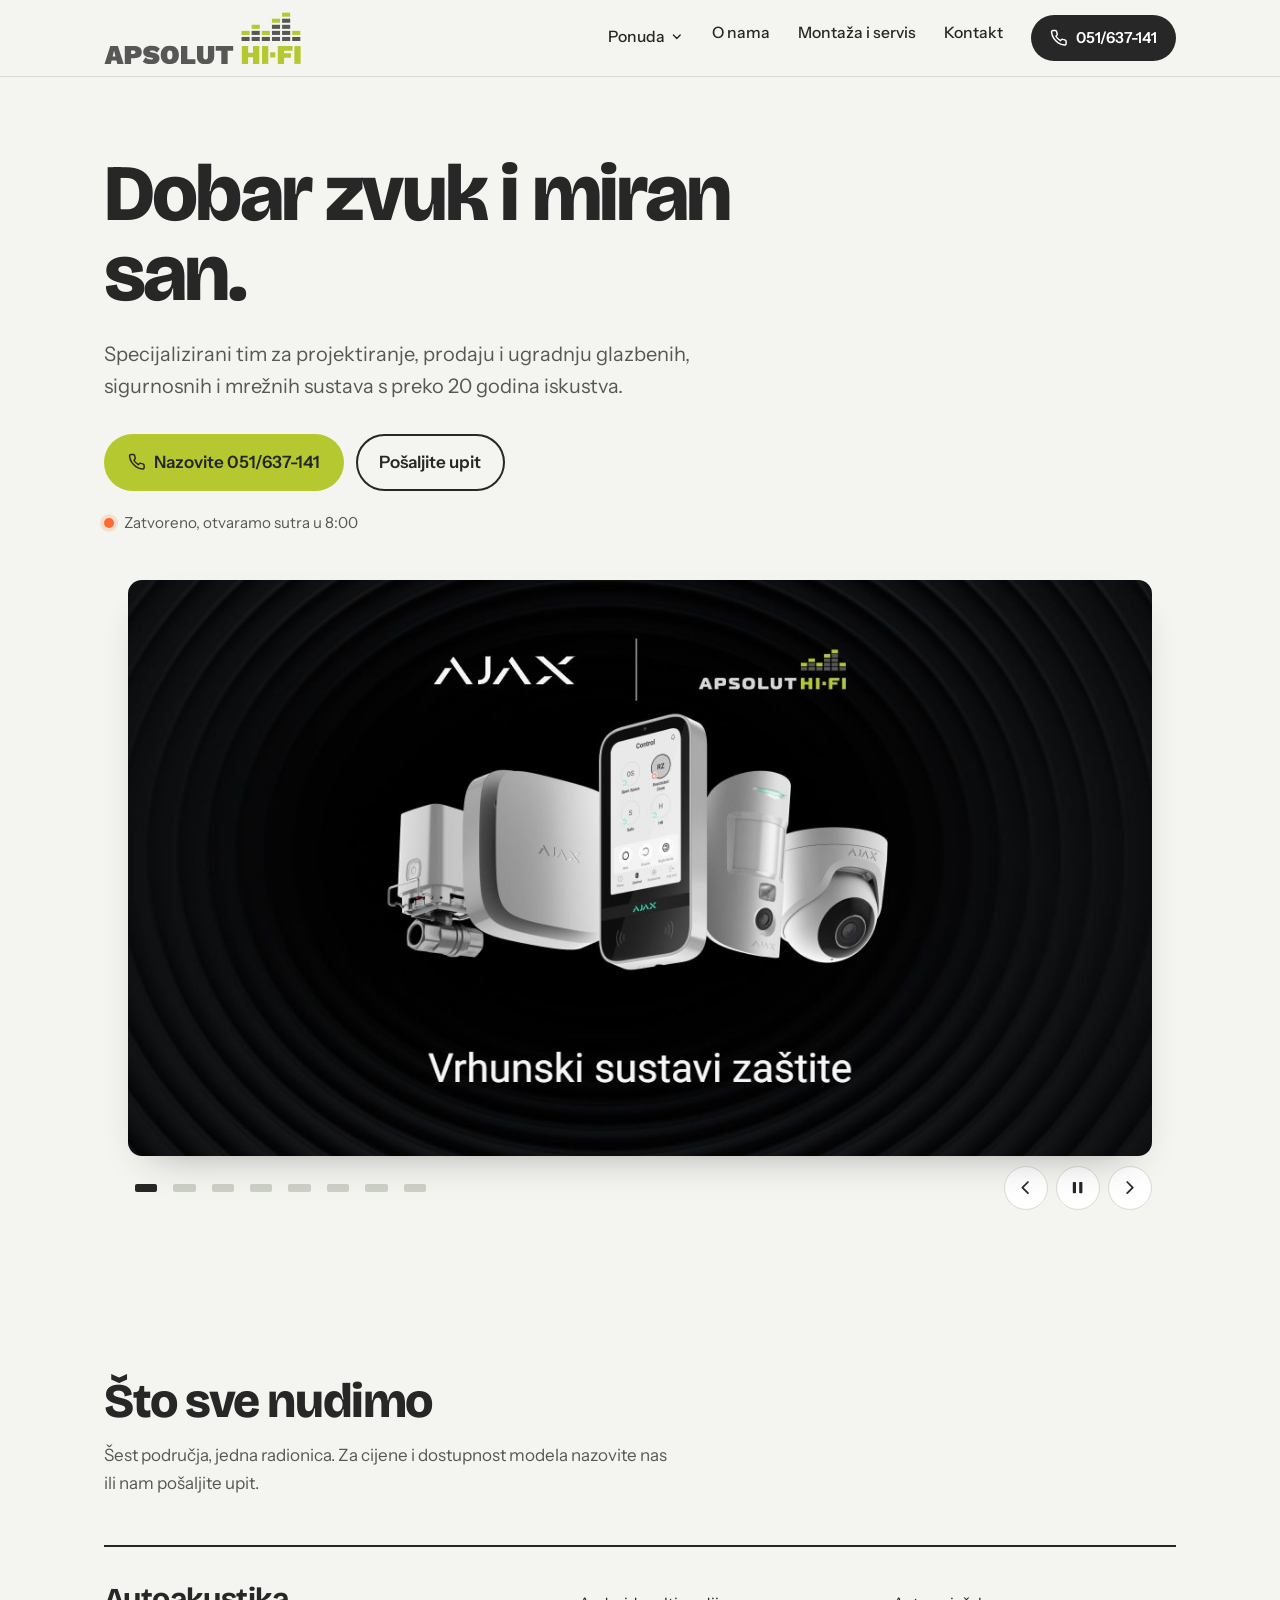
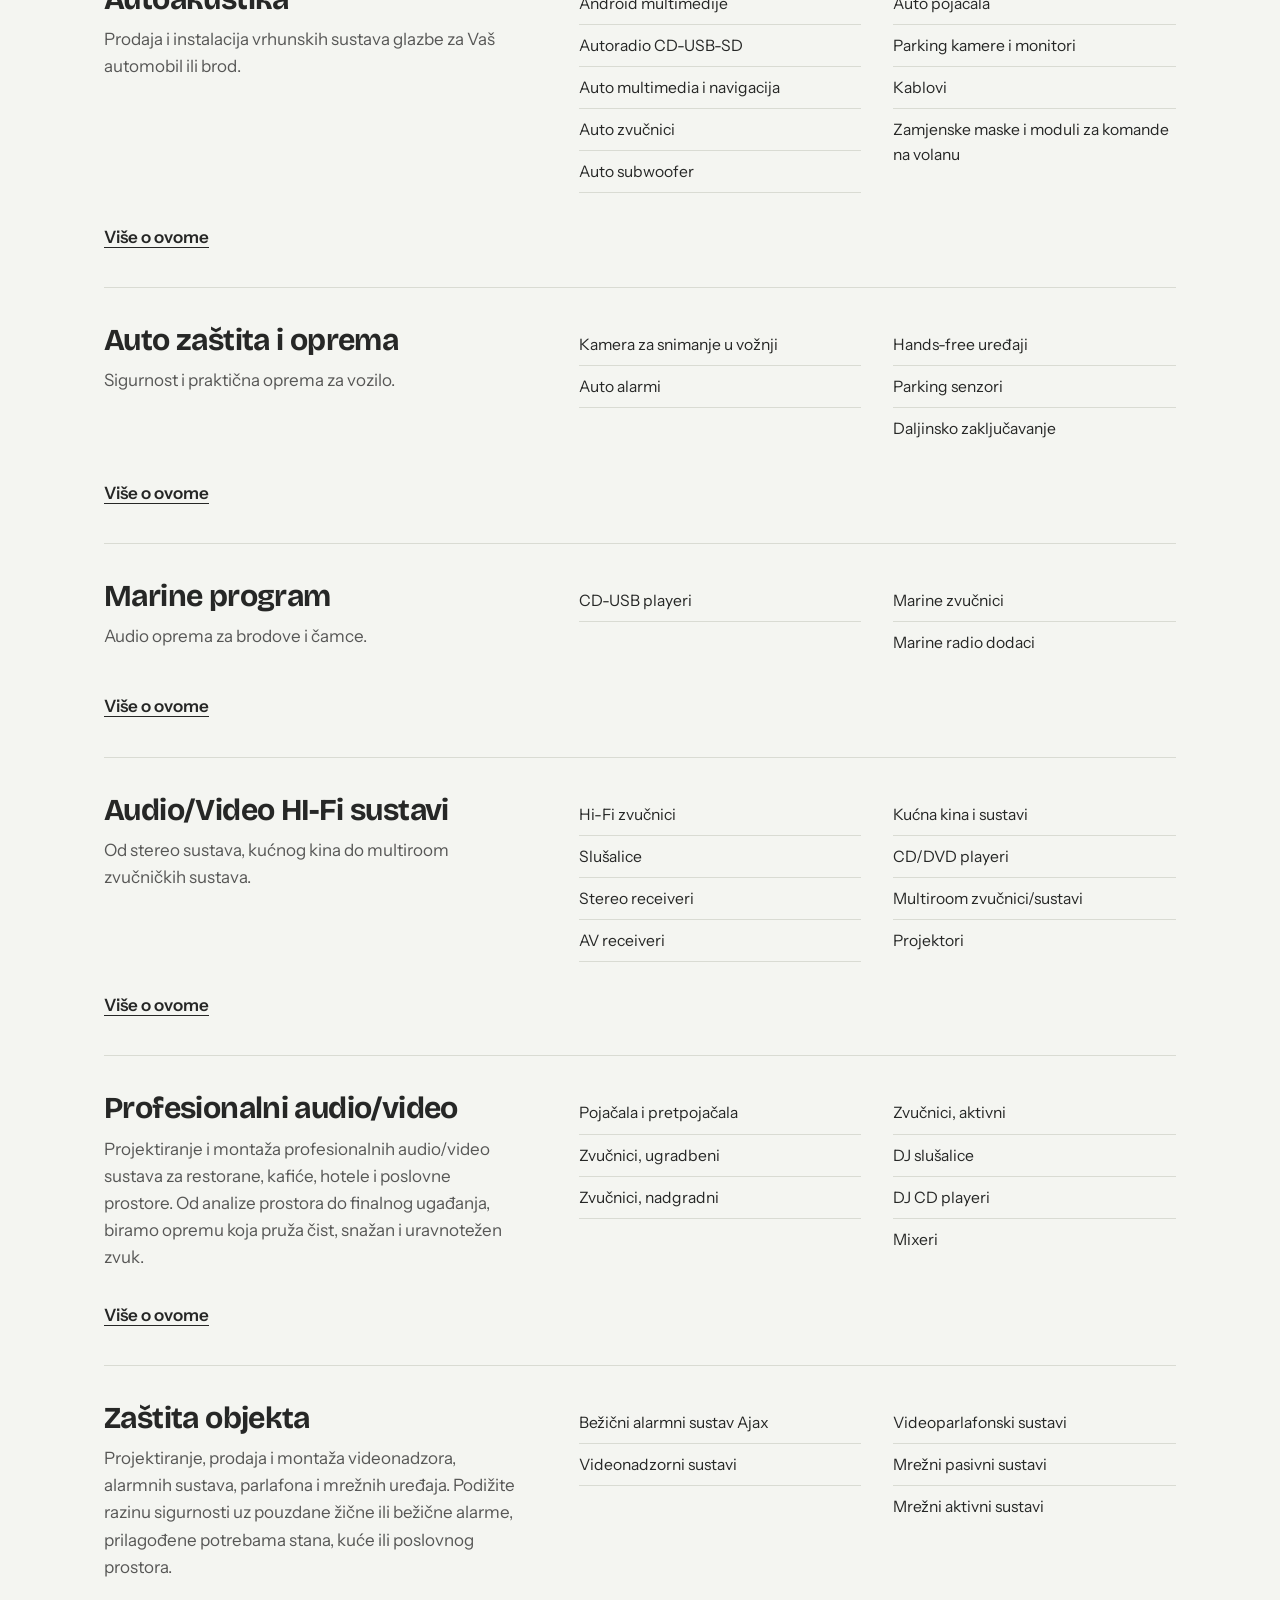
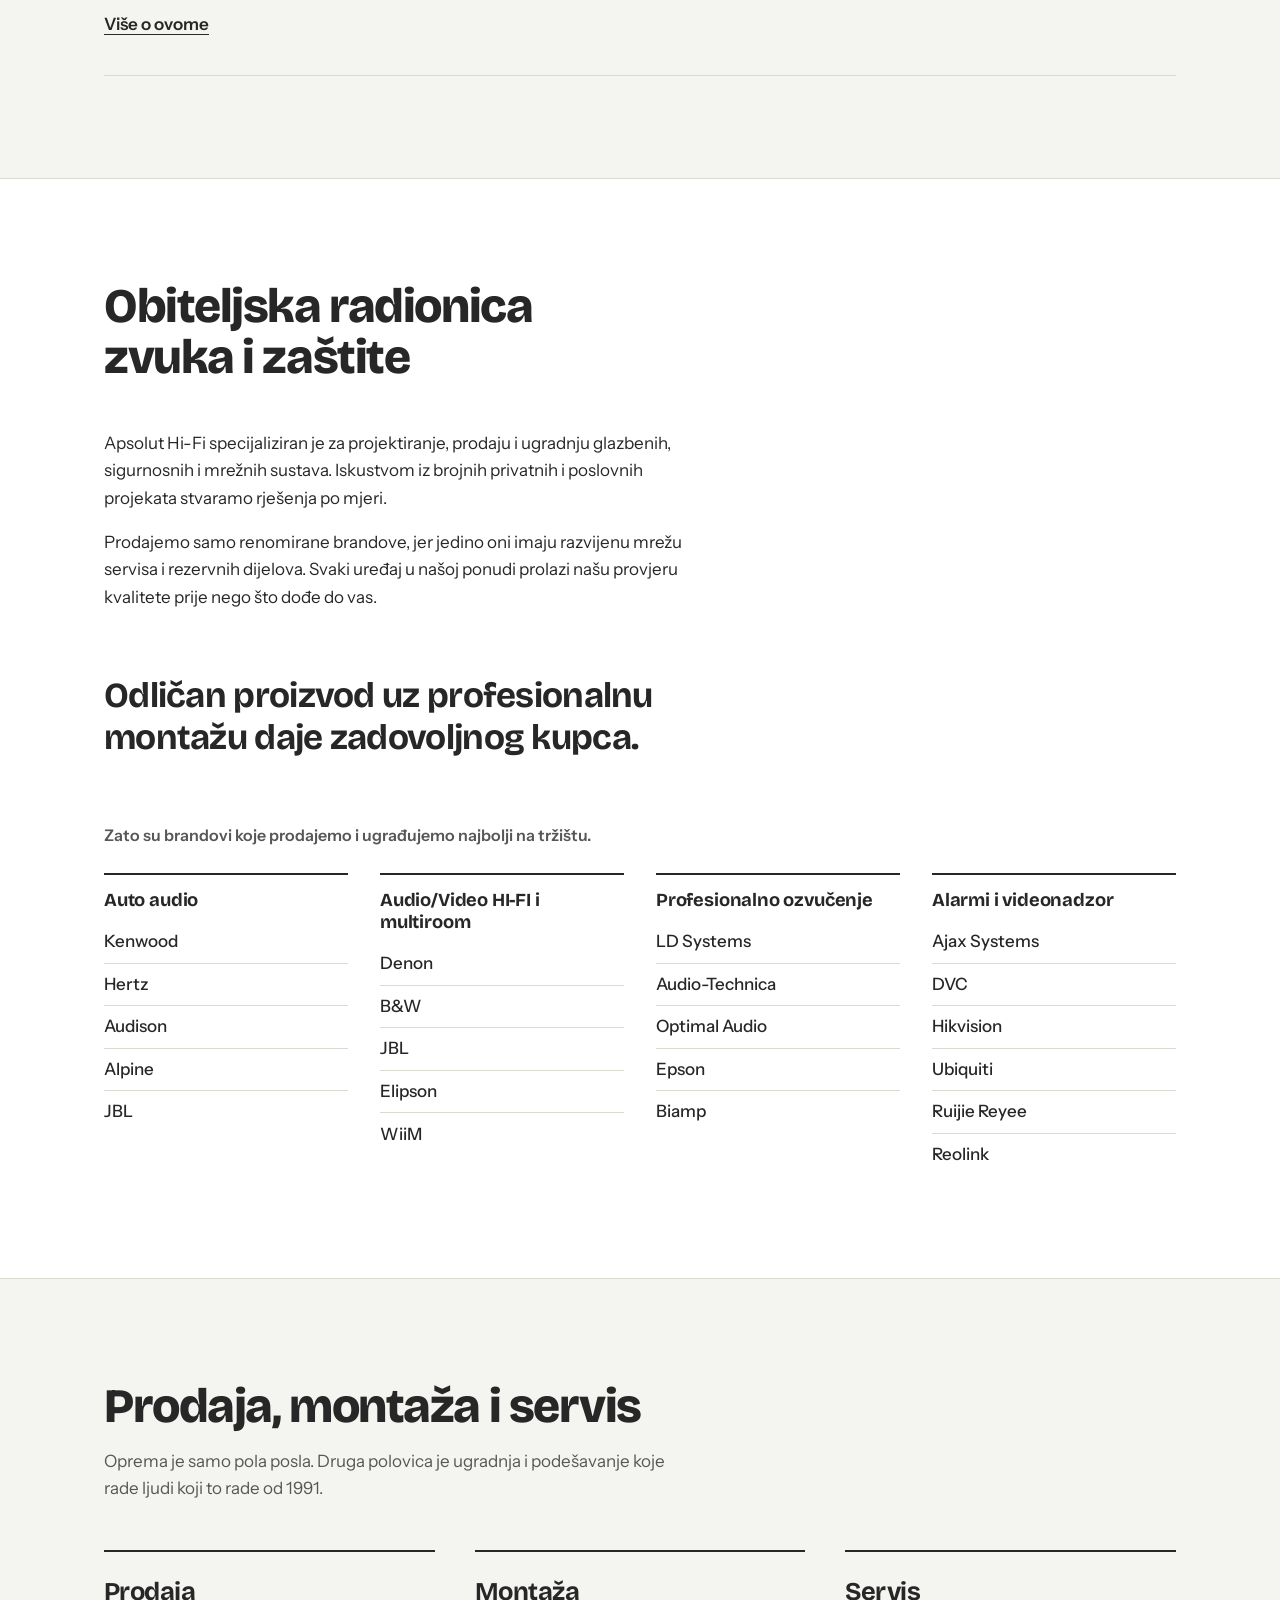
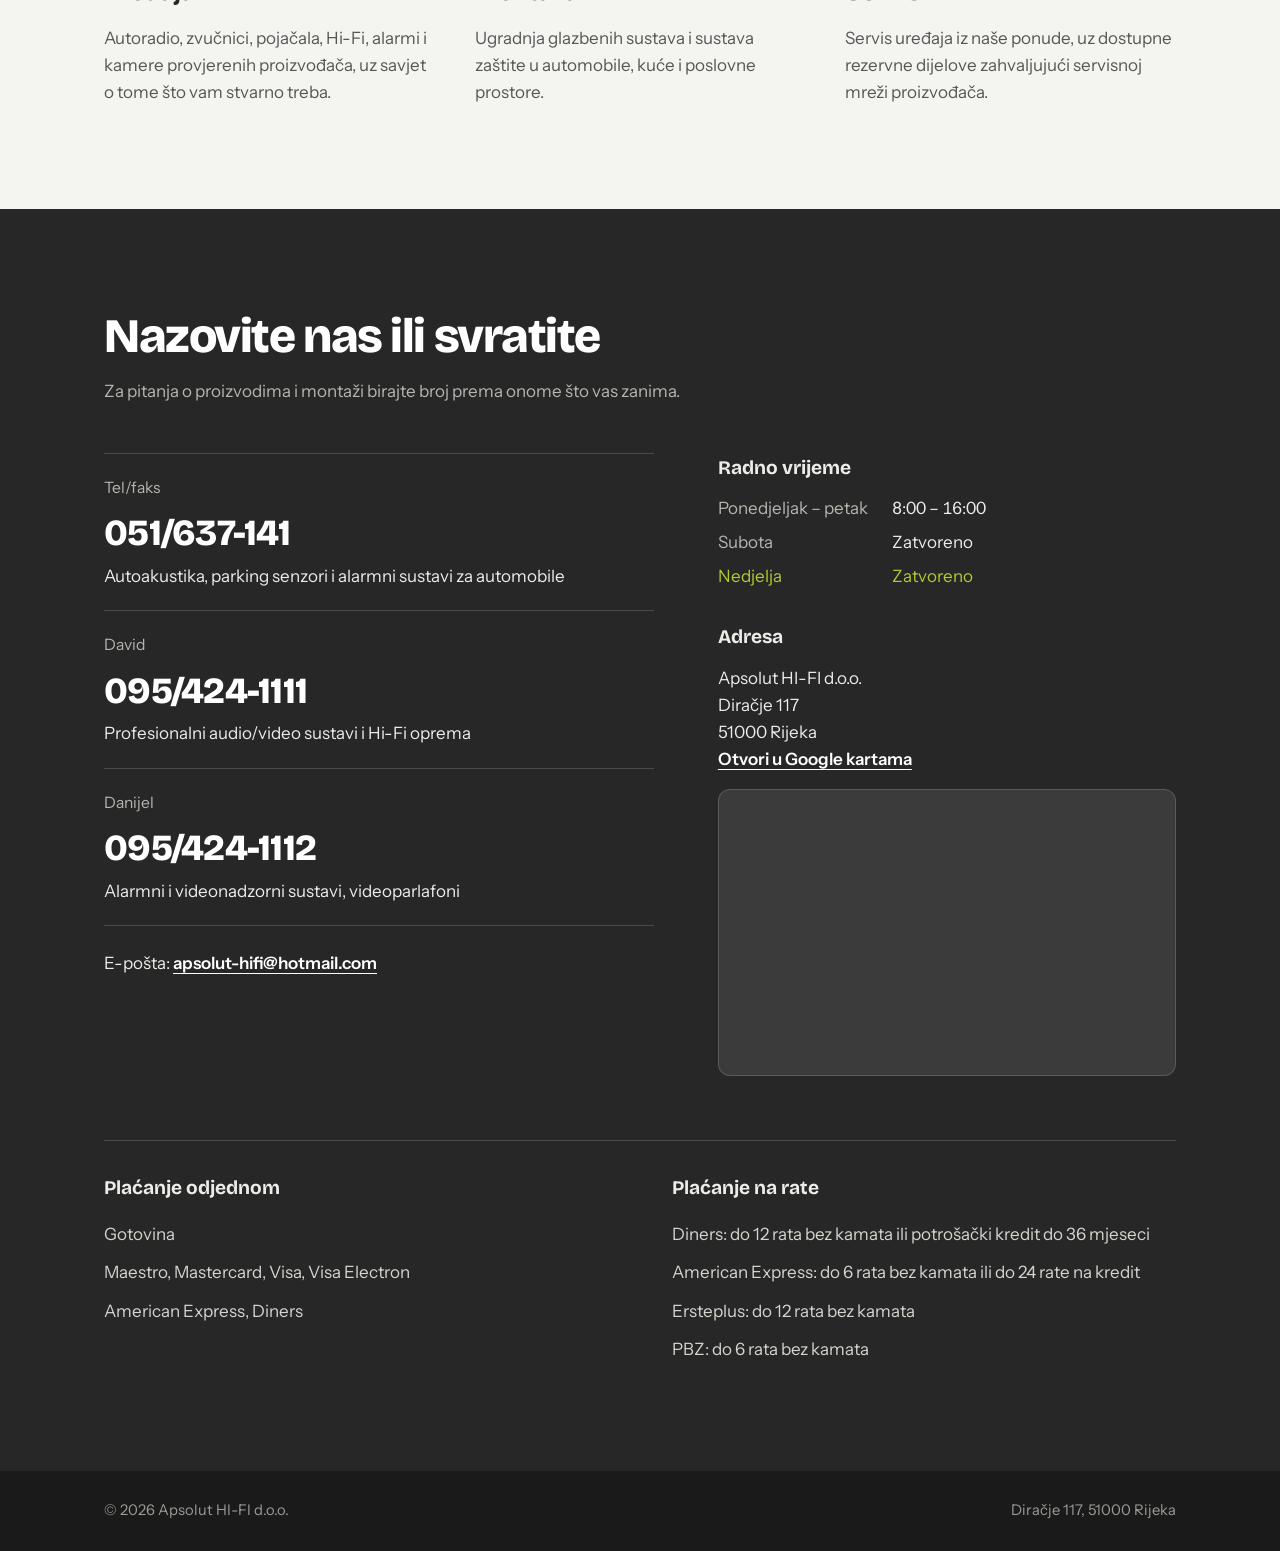
==== index.html @ f0b0df4f "Add files via upload" ====
<!doctype html>
<html lang="hr">
<head>
<meta charset="utf-8">
<meta name="viewport" content="width=device-width, initial-scale=1">
<title>Apsolut HI-FI Rijeka | Auto audio, Hi-Fi, alarmi i videonadzor</title>
<meta name="description" content="Apsolut HI-FI u Rijeci od 1991.: prodaja, montaža i servis auto audio sustava, profesionalnog ozvučenja, kućnog Hi-Fi-ja, alarmnih sustava i videonadzora.">
<meta name="theme-color" content="#262726">
<meta property="og:type" content="website">
<meta property="og:title" content="Apsolut HI-FI Rijeka">
<meta property="og:description" content="Prodaja, montaža i servis auto audija, profesionalnog ozvučenja, Hi-Fi-ja, alarma i videonadzora. Od 1991.">
<meta property="og:locale" content="hr_HR">
<link rel="icon" href="data:image/svg+xml,%3Csvg xmlns='http://www.w3.org/2000/svg' viewBox='0 0 32 32'%3E%3Crect width='32' height='32' rx='6' fill='%23575756'/%3E%3Crect x='5' y='17' width='5' height='4' fill='%23b5c830'/%3E%3Crect x='5' y='23' width='5' height='4' fill='%23fff'/%3E%3Crect x='13.5' y='9' width='5' height='4' fill='%23b5c830'/%3E%3Crect x='13.5' y='15' width='5' height='4' fill='%23fff'/%3E%3Crect x='13.5' y='21' width='5' height='6' fill='%23fff'/%3E%3Crect x='22' y='13' width='5' height='4' fill='%23b5c830'/%3E%3Crect x='22' y='19' width='5' height='8' fill='%23fff'/%3E%3C/svg%3E">
<link rel="preconnect" href="https://fonts.googleapis.com">
<link rel="preconnect" href="https://fonts.gstatic.com" crossorigin>
<link href="https://fonts.googleapis.com/css2?family=Bricolage+Grotesque:opsz,wght@12..96,500;12..96,700;12..96,800&family=Instrument+Sans:wght@400;500;600&family=Martian+Mono:wght@400;500&display=swap" rel="stylesheet">

<script type="application/ld+json">
{
  "@context": "https://schema.org",
  "@type": "LocalBusiness",
  "name": "Apsolut HI-FI d.o.o.",
  "description": "Prodaja, montaža i servis auto audio sustava, profesionalnog ozvučenja, kućnog Hi-Fi-ja, alarmnih sustava i videonadzora.",
  "foundingDate": "1991",
  "telephone": "+38551637141",
  "email": "apsolut-hifi@hotmail.com",
  "address": {
    "@type": "PostalAddress",
    "streetAddress": "Diračje 117",
    "postalCode": "51000",
    "addressLocality": "Rijeka",
    "addressCountry": "HR"
  },
  "openingHoursSpecification": [
    { "@type": "OpeningHoursSpecification", "dayOfWeek": ["Monday","Tuesday","Wednesday","Thursday","Friday"], "opens": "08:00", "closes": "16:00" }
  ]
}
</script>

<link rel="stylesheet" href="style.css">
</head>
<body>
<a class="skip" href="#sadrzaj">Preskoči na sadržaj</a>

<header class="site-header">
  <div class="wrap">
    <a class="logo" href="index.html" aria-label="Apsolut HI-FI, početak"><svg class="logo-img" viewBox="278 120 2278 610" role="img" aria-label="Apsolut HI-FI" xmlns="http://www.w3.org/2000/svg"><g fill="#575756"><path d="M 2336.5 197.6 L 2430.3 197.6 L 2430.3 244.5 L 2336.5 244.5 Z M 2336.5 197.6 " transform="matrix(0.999288, 0, 0, 0.999288, 0.832821, 0)"/><path d="M 1867.4 408.7 L 1961.2 408.7 L 1961.2 455.6 L 1867.4 455.6 Z M 1867.4 408.7 " transform="matrix(0.999288, 0, 0, 0.999288, 0.832821, 0)"/><path d="M 1984.6 338.3 L 2078.5 338.3 L 2078.5 385.2 L 1984.6 385.2 Z M 1984.6 338.3 " transform="matrix(0.999288, 0, 0, 0.999288, 0.832821, 0)"/><path d="M 1984.6 408.7 L 2078.5 408.7 L 2078.5 455.6 L 1984.6 455.6 Z M 1984.6 408.7 " transform="matrix(0.999288, 0, 0, 0.999288, 0.832821, 0)"/><path d="M 2101.9 408.7 L 2195.7 408.7 L 2195.7 455.6 L 2101.9 455.6 Z M 2101.9 408.7 " transform="matrix(0.999288, 0, 0, 0.999288, 0.832821, 0)"/><path d="M 2219.2 268 L 2313 268 L 2313 314.9 L 2219.2 314.9 Z M 2219.2 268 " transform="matrix(0.999288, 0, 0, 0.999288, 0.832821, 0)"/><path d="M 2219.2 338.3 L 2313 338.3 L 2313 385.2 L 2219.2 385.2 Z M 2219.2 338.3 " transform="matrix(0.999288, 0, 0, 0.999288, 0.832821, 0)"/><path d="M 2219.2 408.7 L 2313 408.7 L 2313 455.6 L 2219.2 455.6 Z M 2219.2 408.7 " transform="matrix(0.999288, 0, 0, 0.999288, 0.832821, 0)"/><path d="M 2336.5 268 L 2430.3 268 L 2430.3 314.9 L 2336.5 314.9 Z M 2336.5 268 " transform="matrix(0.999288, 0, 0, 0.999288, 0.832821, 0)"/><path d="M 2336.5 338.3 L 2430.3 338.3 L 2430.3 385.2 L 2336.5 385.2 Z M 2336.5 338.3 " transform="matrix(0.999288, 0, 0, 0.999288, 0.832821, 0)"/><path d="M 2336.5 408.7 L 2430.3 408.7 L 2430.3 455.6 L 2336.5 455.6 Z M 2336.5 408.7 " transform="matrix(0.999288, 0, 0, 0.999288, 0.832821, 0)"/><path d="M 2453.7 408.7 L 2547.5 408.7 L 2547.5 455.6 L 2453.7 455.6 Z M 2453.7 408.7 " transform="matrix(0.999288, 0, 0, 0.999288, 0.832821, 0)"/><path d="M 431.2 719.8 L 505.5 719.8 L 438.4 513.6 L 350.9 513.6 L 284.1 719.8 L 356.6 719.8 L 366.2 680.4 L 421.8 680.4 Z M 377.2 635.1 L 385.6 601.4 L 393.7 566.4 L 394.7 566.4 L 411.2 635.1 Z M 377.2 635.1 "/><path d="M 627.5 513.6 L 518.2 513.6 L 518.2 719.8 L 590.9 719.8 L 590.9 654.2 L 627.5 654.2 C 684.9 654.2 714 630.1 714 585.8 C 714 537.7 684.9 513.6 627.5 513.6 Z M 615.6 604.2 L 590.9 604.2 L 590.9 565.5 L 615.6 565.5 C 633.4 565.5 641.2 571.4 641.2 584.8 C 641.2 598.3 633.4 604.2 615.6 604.2 Z M 615.6 604.2 "/><path d="M 828 510.5 C 765.8 510.5 731.5 539.2 731.5 581.4 C 731.5 618.6 754.9 637.6 812.7 647 C 837.1 651.1 844.5 654.2 844.5 660.1 C 844.5 665.4 839.2 669.5 821.8 669.5 C 794.9 669.5 774.6 661.7 757.7 643.6 L 725.9 693.8 C 751.2 712.3 774.9 722.9 827.1 722.9 C 877.7 722.9 919.2 700.1 919.2 656.4 C 919.2 617 894.2 597.3 836.1 588.3 C 813 584.5 806.1 581.1 806.1 575.8 C 806.1 568.9 815.5 563.9 830.2 563.9 C 853.6 563.9 872 571.1 891.1 588.6 L 922.9 543.3 C 893.9 518 867.3 510.5 828 510.5 Z M 828 510.5 "/><path d="M 1038.6 510.5 C 973.4 510.5 933.7 549.2 933.7 616.7 C 933.7 684.2 973.4 722.9 1038.6 722.9 C 1104.2 722.9 1143.3 684.2 1143.3 616.7 C 1143.3 549.2 1104.2 510.5 1038.6 510.5 Z M 1038.6 565.2 C 1059.9 565.2 1068.9 580.8 1068.9 616.7 C 1068.9 652.6 1059.9 668.2 1038.6 668.2 C 1017.4 668.2 1008 652.6 1008 616.7 C 1008 580.8 1017.4 565.2 1038.6 565.2 Z M 1038.6 565.2 "/><path d="M 1240.6 666.4 L 1240.6 513.6 L 1167.8 513.6 L 1167.8 719.8 L 1333.9 719.8 L 1333.9 666.4 Z M 1240.6 666.4 "/><path d="M 1551.5 513.6 L 1478.7 513.6 L 1478.7 636.7 C 1478.7 657.6 1469.3 668.2 1451.8 668.2 C 1434.7 668.2 1425.3 657.6 1425.3 636.7 L 1425.3 513.6 L 1352.2 513.6 L 1352.2 631.1 C 1352.2 692.6 1385.3 722.9 1451.8 722.9 C 1518.4 722.9 1551.5 692.6 1551.5 631.1 Z M 1551.5 513.6 "/><path d="M 1770.7 513.6 L 1568.9 513.6 L 1568.9 567 L 1633.6 567 L 1633.6 719.8 L 1706.4 719.8 L 1706.4 567 L 1770.7 567 Z M 1770.7 513.6 "/></g><g fill="#b5c830"><path d="M 2219.2 197.6 L 2313 197.6 L 2313 244.5 L 2219.2 244.5 Z M 2219.2 197.6 " transform="matrix(0.999288, 0, 0, 0.999288, 0.832821, 0)"/><path d="M 2336.5 127.2 L 2430.3 127.2 L 2430.3 174.1 L 2336.5 174.1 Z M 2336.5 127.2 " transform="matrix(0.999288, 0, 0, 0.999288, 0.832821, 0)"/><path d="M 1867.4 338.3 L 1961.2 338.3 L 1961.2 385.2 L 1867.4 385.2 Z M 1867.4 338.3 " transform="matrix(0.999288, 0, 0, 0.999288, 0.832821, 0)"/><path d="M 1984.6 268 L 2078.5 268 L 2078.5 314.9 L 1984.6 314.9 Z M 1984.6 268 " transform="matrix(0.999288, 0, 0, 0.999288, 0.832821, 0)"/><path d="M 2101.9 338.3 L 2195.7 338.3 L 2195.7 385.2 L 2101.9 385.2 Z M 2101.9 338.3 " transform="matrix(0.999288, 0, 0, 0.999288, 0.832821, 0)"/><path d="M 2453.7 338.3 L 2547.5 338.3 L 2547.5 385.2 L 2453.7 385.2 Z M 2453.7 338.3 " transform="matrix(0.999288, 0, 0, 0.999288, 0.832821, 0)"/><path d="M 1999.8 513.6 L 1999.8 589.5 L 1943.3 589.5 L 1943.3 513.6 L 1870.5 513.6 L 1870.5 719.8 L 1943.3 719.8 L 1943.3 642.9 L 1999.8 642.9 L 1999.8 719.8 L 2072.6 719.8 L 2072.6 513.6 Z M 1999.8 513.6 "/><path d="M 2103.5 513.6 L 2176.3 513.6 L 2176.3 719.8 L 2103.5 719.8 Z M 2103.5 513.6 "/><path d="M 2456.7 567 L 2456.7 513.6 L 2285.9 513.6 L 2285.9 719.8 L 2358.7 719.8 L 2358.7 649.2 L 2438 649.2 L 2438 595.8 L 2358.7 595.8 L 2358.7 567 Z M 2456.7 567 "/><path d="M 2477.4 513.6 L 2550.2 513.6 L 2550.2 719.8 L 2477.4 719.8 Z M 2477.4 513.6 "/><path d="M 2198.2 585.8 L 2257.7 585.8 L 2257.7 645.3 L 2198.2 645.3 Z M 2198.2 585.8 "/></g></svg></a>
    <button class="menu-btn" aria-expanded="false" aria-controls="nav" aria-label="Izbornik">
      <svg class="open" viewBox="0 0 24 24" fill="none" stroke="currentColor" stroke-width="2" stroke-linecap="round" aria-hidden="true"><path d="M4 7h16M4 12h16M4 17h16"/></svg>
      <svg class="close" viewBox="0 0 24 24" fill="none" stroke="currentColor" stroke-width="2" stroke-linecap="round" aria-hidden="true"><path d="M6 6l12 12M18 6L6 18"/></svg>
    </button>
    <nav class="nav" id="nav" aria-label="Glavna navigacija">
      <ul>
        <li class="has-sub">
          <button type="button" class="sub-btn" aria-expanded="false">Ponuda
            <svg viewBox="0 0 24 24" fill="none" stroke="currentColor" stroke-width="2.5" stroke-linecap="round" stroke-linejoin="round" aria-hidden="true"><path d="M6 9l6 6 6-6"/></svg>
          </button>
          <div class="submenu">
          <a href="autoakustika.html">Autoakustika i marine</a>
          <a href="hi-fi.html">Audio/Video HI-FI sustavi</a>
          <a href="profesionalni.html">Profesionalni audio/video</a>
          <a href="zastita.html">Zaštita objekta</a>
          </div>
        </li>
        <li><a class="link" href="index.html#o-nama">O nama</a></li>
        <li><a class="link" href="index.html#usluge">Montaža i servis</a></li>
        <li><a class="link" href="index.html#kontakt">Kontakt</a></li>
      </ul>
      <a class="btn btn-ink btn-sm" href="tel:+38551637141">
        <svg viewBox="0 0 24 24" fill="none" stroke="currentColor" stroke-width="2" stroke-linecap="round" stroke-linejoin="round" aria-hidden="true"><path d="M22 16.9v3a2 2 0 0 1-2.2 2 19.8 19.8 0 0 1-8.6-3.1 19.5 19.5 0 0 1-6-6A19.8 19.8 0 0 1 2.1 4.2 2 2 0 0 1 4.1 2h3a2 2 0 0 1 2 1.7c.1 1 .4 1.9.7 2.8a2 2 0 0 1-.5 2.1L8.1 9.9a16 16 0 0 0 6 6l1.3-1.3a2 2 0 0 1 2.1-.4c.9.3 1.8.6 2.8.7a2 2 0 0 1 1.7 2z"/></svg>
        051/637-141
      </a>
    </nav>
  </div>
</header>

<main id="sadrzaj">

  <!-- HERO -->
  <section class="hero">
    <div class="wrap">
      <h1>Dobar zvuk i miran san.</h1>
      <p class="lead">Specijalizirani tim za projektiranje, prodaju i ugradnju glazbenih, sigurnosnih i mrežnih sustava s preko 20 godina iskustva.</p>
      <div class="actions">
        <a class="btn btn-amber" href="tel:+38551637141">
          <svg viewBox="0 0 24 24" fill="none" stroke="currentColor" stroke-width="2" stroke-linecap="round" stroke-linejoin="round" aria-hidden="true"><path d="M22 16.9v3a2 2 0 0 1-2.2 2 19.8 19.8 0 0 1-8.6-3.1 19.5 19.5 0 0 1-6-6A19.8 19.8 0 0 1 2.1 4.2 2 2 0 0 1 4.1 2h3a2 2 0 0 1 2 1.7c.1 1 .4 1.9.7 2.8a2 2 0 0 1-.5 2.1L8.1 9.9a16 16 0 0 0 6 6l1.3-1.3a2 2 0 0 1 2.1-.4c.9.3 1.8.6 2.8.7a2 2 0 0 1 1.7 2z"/></svg>
          Nazovite 051/637-141
        </a>
        <a class="btn btn-line" href="mailto:apsolut-hifi@hotmail.com?subject=Upit%20s%20web%20stranice">Pošaljite upit</a>
      </div>

      <p class="status" id="status" data-open="false" role="status">
        <span class="led" aria-hidden="true"></span>
        <span id="status-text">Provjeravam radno vrijeme</span>
      </p>

    </div>

    <div class="gallery">
        <div class="slider" id="slider" role="region" aria-roledescription="galerija" aria-label="Fotografije naših radova">
          <div class="slides" id="slides" aria-live="off">
          <figure class="slide is-active"><img src="images/zastita.jpg" alt="Ajax bežični sustav zaštite: centrala, tipkovnica, detektori i kamera" loading="eager"><div class="ph" aria-hidden="true">Fotografija 1</div></figure>
          <figure class="slide fit"><img src="images/auto-multimedija.jpg" alt="Multimedija s velikim zaslonom ugrađena u armaturnu ploču automobila" loading="lazy"><img class="bg" src="images/auto-multimedija.jpg" alt="" aria-hidden="true" loading="lazy"><div class="ph" aria-hidden="true">Fotografija 2</div></figure>
          <figure class="slide fit"><img src="images/marine.jpg" alt="Hertz marine oprema: pojačalo, radio i zvučnici za brodove" loading="lazy"><img class="bg" src="images/marine.jpg" alt="" aria-hidden="true" loading="lazy"><div class="ph" aria-hidden="true">Fotografija 3</div></figure>
          <figure class="slide fit"><img src="images/auto-zvucnici.jpg" alt="Hertz set auto zvučnika s tweeterima i skretnicama" loading="lazy"><img class="bg" src="images/auto-zvucnici.jpg" alt="" aria-hidden="true" loading="lazy"><div class="ph" aria-hidden="true">Fotografija 4</div></figure>
          <figure class="slide"><img src="images/multiroom.jpg" alt="Denon bežični zvučnici na stolu u vrtnom dnevnom boravku" loading="lazy"><div class="ph" aria-hidden="true">Fotografija 5</div></figure>
          <figure class="slide"><img src="images/vanjski-zvucnici.jpg" alt="Vanjski zvučnik postavljen na kameni zid uz bazen" loading="lazy"><div class="ph" aria-hidden="true">Fotografija 6</div></figure>
          <figure class="slide"><img src="images/profesionalno.jpg" alt="LD Systems DQOR serija: zidni zvučnici za vanjski i unutarnji prostor" loading="lazy"><div class="ph" aria-hidden="true">Fotografija 7</div></figure>
          <figure class="slide fit"><img src="images/hifi.jpg" alt="Denon gramofon u dnevnom boravku" loading="lazy"><img class="bg" src="images/hifi.jpg" alt="" aria-hidden="true" loading="lazy"><div class="ph" aria-hidden="true">Fotografija 8</div></figure>
          </div>
        </div>
        <div class="fp-bottom">
          <div class="dots" id="dots" role="group" aria-label="Odabir fotografije"></div>
          <div class="ctrls">
            <button type="button" id="prev" aria-label="Prethodna fotografija"><svg viewBox="0 0 24 24" fill="none" stroke="currentColor" stroke-width="2.2" stroke-linecap="round" stroke-linejoin="round" aria-hidden="true"><path d="M15 5l-7 7 7 7"/></svg></button>
            <button type="button" id="toggle" aria-label="Zaustavi izmjenu" aria-pressed="false">
              <svg class="i-pause" viewBox="0 0 24 24" fill="currentColor" aria-hidden="true"><rect x="6" y="5" width="4" height="14" rx="1"/><rect x="14" y="5" width="4" height="14" rx="1"/></svg>
              <svg class="i-play" viewBox="0 0 24 24" fill="currentColor" aria-hidden="true"><path d="M8 5.5v13l11-6.5z"/></svg>
            </button>
            <button type="button" id="next" aria-label="Sljedeća fotografija"><svg viewBox="0 0 24 24" fill="none" stroke="currentColor" stroke-width="2.2" stroke-linecap="round" stroke-linejoin="round" aria-hidden="true"><path d="M9 5l7 7-7 7"/></svg></button>
          </div>
        </div>
    </div>
  </section>

  <!-- PONUDA -->
  <section class="section" id="ponuda">
    <div class="wrap">
      <h2 class="section-title">Što sve nudimo</h2>
      <p class="section-intro">Šest područja, jedna radionica. Za cijene i dostupnost modela nazovite nas ili nam pošaljite upit.</p>

      <div class="rack">
        <article class="rack-row" id="autoakustika">
          <div>
            <h3><a class="rack-link" href="autoakustika.html">Autoakustika</a></h3>
            <p class="desc">Prodaja i instalacija vrhunskih sustava glazbe za Vaš automobil ili brod.</p>
          </div>
          <ul>
            <li>Android multimedije</li>
            <li>Autoradio CD-USB-SD</li>
            <li>Auto multimedia i navigacija</li>
            <li>Auto zvučnici</li>
            <li>Auto subwoofer</li>
            <li>Auto pojačala</li>
            <li>Parking kamere i monitori</li>
            <li>Kablovi</li>
            <li>Zamjenske maske i moduli za komande na volanu</li>
          </ul>
          <p class="rack-more"><a href="autoakustika.html">Više o ovome</a></p>
        </article>

        <article class="rack-row" id="auto-oprema">
          <div>
            <h3><a class="rack-link" href="autoakustika.html">Auto zaštita i oprema</a></h3>
            <p class="desc">Sigurnost i praktična oprema za vozilo.</p>
          </div>
          <ul>
            <li>Kamera za snimanje u vožnji</li>
            <li>Auto alarmi</li>
            <li>Hands-free uređaji</li>
            <li>Parking senzori</li>
            <li>Daljinsko zaključavanje</li>
          </ul>
          <p class="rack-more"><a href="autoakustika.html">Više o ovome</a></p>
        </article>

        <article class="rack-row" id="marine">
          <div>
            <h3><a class="rack-link" href="autoakustika.html">Marine program</a></h3>
            <p class="desc">Audio oprema za brodove i čamce.</p>
          </div>
          <ul>
            <li>CD-USB playeri</li>
            <li>Marine zvučnici</li>
            <li>Marine radio dodaci</li>
          </ul>
          <p class="rack-more"><a href="autoakustika.html">Više o ovome</a></p>
        </article>

        <article class="rack-row" id="hifi">
          <div>
            <h3><a class="rack-link" href="hi-fi.html">Audio/Video HI-Fi sustavi</a></h3>
            <p class="desc">Od stereo sustava, kućnog kina do multiroom zvučničkih sustava.</p>
          </div>
          <ul>
            <li>Hi-Fi zvučnici</li>
            <li>Slušalice</li>
            <li>Stereo receiveri</li>
            <li>AV receiveri</li>
            <li>Kućna kina i sustavi</li>
            <li>CD/DVD playeri</li>
            <li>Multiroom zvučnici/sustavi</li>
            <li>Projektori</li>
          </ul>
          <p class="rack-more"><a href="hi-fi.html">Više o ovome</a></p>
        </article>

        <article class="rack-row" id="profesionalni">
          <div>
            <h3><a class="rack-link" href="profesionalni.html">Profesionalni audio/video</a></h3>
            <p class="desc">Projektiranje i montaža profesionalnih audio/video sustava za restorane, kafiće, hotele i poslovne prostore. Od analize prostora do finalnog ugađanja, biramo opremu koja pruža čist, snažan i uravnotežen zvuk.</p>
          </div>
          <ul>
            <li>Pojačala i pretpojačala</li>
            <li>Zvučnici, ugradbeni</li>
            <li>Zvučnici, nadgradni</li>
            <li>Zvučnici, aktivni</li>
            <li>DJ slušalice</li>
            <li>DJ CD playeri</li>
            <li>Mixeri</li>
          </ul>
          <p class="rack-more"><a href="profesionalni.html">Više o ovome</a></p>
        </article>

        <article class="rack-row" id="zastita">
          <div>
            <h3><a class="rack-link" href="zastita.html">Zaštita objekta</a></h3>
            <p class="desc">Projektiranje, prodaja i montaža videonadzora, alarmnih sustava, parlafona i mrežnih uređaja. Podižite razinu sigurnosti uz pouzdane žične ili bežične alarme, prilagođene potrebama stana, kuće ili poslovnog prostora.</p>
          </div>
          <ul>
            <li>Bežični alarmni sustav Ajax</li>
            <li>Videonadzorni sustavi</li>
            <li>Videoparlafonski sustavi</li>
            <li>Mrežni pasivni sustavi</li>
            <li>Mrežni aktivni sustavi</li>
          </ul>
          <p class="rack-more"><a href="zastita.html">Više o ovome</a></p>
        </article>
      </div>
    </div>
  </section>

  <!-- O NAMA -->
  <section class="section about" id="o-nama">
    <div class="wrap">
      <h2 class="section-title">Obiteljska radionica zvuka i zaštite</h2>

      <div class="about-grid">
        <div class="about-copy">
          <p>Apsolut Hi-Fi specijaliziran je za projektiranje, prodaju i ugradnju glazbenih, sigurnosnih i mrežnih sustava. Iskustvom iz brojnih privatnih i poslovnih projekata stvaramo rješenja po mjeri.</p>
          <p>Prodajemo samo renomirane brandove, jer jedino oni imaju razvijenu mrežu servisa i rezervnih dijelova. Svaki uređaj u našoj ponudi prolazi našu provjeru kvalitete prije nego što dođe do vas.</p>
        </div>
      </div>

      <p class="promise">Odličan proizvod uz profesionalnu montažu daje zadovoljnog kupca.</p>

      <div class="brands">
        <h3>Zato su brandovi koje prodajemo i ugrađujemo najbolji na tržištu.</h3>
        <div class="brand-groups">
          <div class="brand-group">
            <h4>Auto audio</h4>
            <ul>
              <li>Kenwood</li>
              <li>Hertz</li>
              <li>Audison</li>
              <li>Alpine</li>
              <li>JBL</li>
            </ul>
          </div>
          <div class="brand-group">
            <h4>Audio/Video HI-FI i multiroom</h4>
            <ul>
              <li>Denon</li>
              <li>B&amp;W</li>
              <li>JBL</li>
              <li>Elipson</li>
              <li>WiiM</li>
            </ul>
          </div>
          <div class="brand-group">
            <h4>Profesionalno ozvučenje</h4>
            <ul>
              <li>LD Systems</li>
              <li>Audio-Technica</li>
              <li>Optimal Audio</li>
              <li>Epson</li>
              <li>Biamp</li>
            </ul>
          </div>
          <div class="brand-group">
            <h4>Alarmi i videonadzor</h4>
            <ul>
              <li>Ajax Systems</li>
              <li>DVC</li>
              <li>Hikvision</li>
              <li>Ubiquiti</li>
              <li>Ruijie Reyee</li>
              <li>Reolink</li>
            </ul>
          </div>
        </div>
      </div>
    </div>
  </section>

  <!-- USLUGE -->
  <section class="section" id="usluge">
    <div class="wrap">
      <h2 class="section-title">Prodaja, montaža i servis</h2>
      <p class="section-intro">Oprema je samo pola posla. Druga polovica je ugradnja i podešavanje koje rade ljudi koji to rade od 1991.</p>

      <div class="services">
        <div class="service">
          <h3>Prodaja</h3>
          <p>Autoradio, zvučnici, pojačala, Hi-Fi, alarmi i kamere provjerenih proizvođača, uz savjet o tome što vam stvarno treba.</p>
        </div>
        <div class="service">
          <h3>Montaža</h3>
          <p>Ugradnja glazbenih sustava i sustava zaštite u automobile, kuće i poslovne prostore.</p>
        </div>
        <div class="service">
          <h3>Servis</h3>
          <p>Servis uređaja iz naše ponude, uz dostupne rezervne dijelove zahvaljujući servisnoj mreži proizvođača.</p>
        </div>
      </div>

    </div>
  </section>

  <!-- KONTAKT -->
  <section class="section contact" id="kontakt">
    <div class="wrap">
      <h2 class="section-title">Nazovite nas ili svratite</h2>
      <p class="section-intro">Za pitanja o proizvodima i montaži birajte broj prema onome što vas zanima.</p>

      <div class="contact-grid">
        <div>
          <ul class="lines">
            <li>
              <span class="who">Tel/faks</span><br>
              <a class="num" href="tel:+38551637141">051/637-141</a>
              <span class="for">Autoakustika, parking senzori i alarmni sustavi za automobile</span>
            </li>
            <li>
              <span class="who">David</span><br>
              <a class="num" href="tel:+385954241111">095/424-1111</a>
              <span class="for">Profesionalni audio/video sustavi i Hi-Fi oprema</span>
            </li>
            <li>
              <span class="who">Danijel</span><br>
              <a class="num" href="tel:+385954241112">095/424-1112</a>
              <span class="for">Alarmni i videonadzorni sustavi, videoparlafoni</span>
            </li>
          </ul>
          <p class="mail">E-pošta: <a href="mailto:apsolut-hifi@hotmail.com">apsolut-hifi@hotmail.com</a></p>
        </div>

        <div class="info">
          <h3>Radno vrijeme</h3>
          <dl class="hours" id="hours">
            <dt data-day="1,2,3,4,5">Ponedjeljak – petak</dt><dd data-day="1,2,3,4,5">8:00 – 16:00</dd>
            <dt data-day="6">Subota</dt><dd data-day="6">Zatvoreno</dd>
            <dt data-day="0">Nedjelja</dt><dd data-day="0">Zatvoreno</dd>
          </dl>

          <h3>Adresa</h3>
          <address>
            Apsolut HI-FI d.o.o.<br>
            Diračje 117<br>
            51000 Rijeka<br>
            <a class="maplink" href="https://www.google.com/maps/search/?api=1&query=Dira%C4%8Dje+117+51000+Rijeka" target="_blank" rel="noopener">Otvori u Google kartama</a>
          </address>

          <div class="map">
            <iframe title="Karta: Apsolut HI-FI, Diračje 117, Rijeka" loading="lazy" referrerpolicy="no-referrer-when-downgrade"
              src="https://www.google.com/maps?q=Dira%C4%8Dje+117,+51000+Rijeka&output=embed"></iframe>
          </div>
        </div>
      </div>

      <div class="payment">
        <div>
          <h3>Plaćanje odjednom</h3>
          <ul>
            <li>Gotovina</li>
            <li>Maestro, Mastercard, Visa, Visa Electron</li>
            <li>American Express, Diners</li>
          </ul>
        </div>
        <div>
          <h3>Plaćanje na rate</h3>
          <ul>
            <li>Diners: do 12 rata bez kamata ili potrošački kredit do 36 mjeseci</li>
            <li>American Express: do 6 rata bez kamata ili do 24 rate na kredit</li>
            <li>Ersteplus: do 12 rata bez kamata</li>
            <li>PBZ: do 6 rata bez kamata</li>
          </ul>
        </div>
      </div>
    </div>
  </section>
</main>

<footer class="site-footer">
  <div class="wrap">
    <span>&copy; 2026 Apsolut HI-FI d.o.o.</span>
    <span>Diračje 117, 51000 Rijeka</span>
  </div>
</footer>

<script src="script.js" defer></script>
</body>
</html>
---- style.css ----
:root {
    --ink: #262726;
    --ink-2: #3a3b3a;
    --paper: #f4f5f1;
    --white: #ffffff;
    --line: #d9dbd3;
    --muted: #575756;
    --amber: #b5c830;
    --hot: #ff6b2c;

    --font-display: "Bricolage Grotesque", "Segoe UI", system-ui, sans-serif;
    --font-body: "Instrument Sans", "Segoe UI", system-ui, sans-serif;
    --font-mono: "Martian Mono", ui-monospace, "SFMono-Regular", Menlo, monospace;

    --gutter: clamp(1rem, 4vw, 2.5rem);
    --maxw: 72rem;
    --header-h: 4.75rem;
  }

  *, *::before, *::after { box-sizing: border-box; }
  html { scroll-behavior: smooth; }
  body {
    margin: 0;
    font-family: var(--font-body);
    font-size: 1.0625rem;
    line-height: 1.6;
    color: var(--ink);
    background: var(--paper);
    -webkit-font-smoothing: antialiased;
  }
  img, svg, canvas { display: block; max-width: 100%; }
  a { color: inherit; }
  h1, h2, h3, p, ul, dl, dd, figure { margin: 0; }
  ul { padding: 0; list-style: none; }

  :focus-visible {
    outline: 3px solid var(--amber);
    outline-offset: 3px;
    border-radius: 4px;
  }

  .skip {
    position: absolute; left: var(--gutter); top: -4rem;
    background: var(--ink); color: var(--white);
    padding: .6rem 1rem; border-radius: 6px; z-index: 100;
  }
  .skip:focus { top: .75rem; }

  .wrap { width: 100%; max-width: var(--maxw); margin-inline: auto; padding-inline: var(--gutter); }
  section[id] { scroll-margin-top: calc(var(--header-h) + 1rem); }

  /* ---------- Header ---------- */
  .site-header {
    position: sticky; top: 0; z-index: 50;
    background: rgba(244, 245, 241, .92);
    backdrop-filter: blur(10px);
    border-bottom: 1px solid var(--line);
  }
  .site-header .wrap {
    height: var(--header-h);
    display: flex; align-items: center; justify-content: space-between; gap: 1rem;
  }
  .logo { display: inline-flex; align-items: center; text-decoration: none; }
  .logo-img { height: 3.3rem; width: auto; }

  .nav { display: flex; align-items: center; gap: 1.75rem; }
  .nav ul { display: flex; gap: 1.75rem; }
  .nav a.link {
    text-decoration: none; font-weight: 500; font-size: .98rem;
    padding-block: .35rem; border-bottom: 2px solid transparent;
  }
  .nav a.link:hover { border-bottom-color: var(--ink); }

  .btn {
    display: inline-flex; align-items: center; justify-content: center; gap: .55rem;
    font: inherit; font-weight: 600; text-decoration: none; cursor: pointer;
    padding: .8rem 1.35rem; border-radius: 999px; border: 2px solid transparent;
    transition: background-color .15s, color .15s, border-color .15s;
  }
  .btn svg { width: 1.1rem; height: 1.1rem; flex: none; }
  .btn-amber { background: var(--amber); color: var(--ink); }
  .btn-amber:hover { background: #c5d655; }
  .btn-ink { background: var(--ink); color: var(--white); }
  .btn-ink:hover { background: var(--ink-2); }
  .btn-line { border-color: var(--ink); color: var(--ink); background: transparent; }
  .btn-line:hover { background: var(--ink); color: var(--white); }
  .btn-sm { padding: .55rem 1.05rem; font-size: .95rem; }

  .menu-btn {
    display: none; width: 2.75rem; height: 2.75rem;
    border: 1px solid var(--line); border-radius: 10px; background: var(--white);
    cursor: pointer; align-items: center; justify-content: center; color: var(--ink);
  }
  .menu-btn svg { width: 1.4rem; height: 1.4rem; }
  .menu-btn .close { display: none; }
  .menu-btn[aria-expanded="true"] .open { display: none; }
  .menu-btn[aria-expanded="true"] .close { display: block; }

  @media (max-width: 52rem) {
    .menu-btn { display: inline-flex; }
    .nav {
      position: absolute; left: 0; right: 0; top: var(--header-h);
      flex-direction: column; align-items: stretch; gap: 0;
      background: var(--paper); border-bottom: 1px solid var(--line);
      padding: .5rem var(--gutter) 1.25rem;
      display: none;
    }
    .nav.is-open { display: flex; }
    .nav ul { flex-direction: column; gap: 0; }
    .nav a.link { display: block; padding: .9rem 0; border-bottom: 1px solid var(--line); font-size: 1.1rem; }
    .nav .btn { margin-top: 1rem; }
  }

  /* ---------- Hero ---------- */
  .hero { padding-block: clamp(2.5rem, 6vw, 5rem) clamp(2.5rem, 5vw, 4rem); }
  .hero h1 {
    font-family: var(--font-display);
    font-weight: 800;
    font-size: clamp(2.5rem, 7vw, 5rem);
    line-height: 1;
    letter-spacing: -.035em;
    max-width: 14ch;
  }
  .hero .lead {
    margin-top: 1.5rem; max-width: 38rem;
    font-size: clamp(1.1rem, 1.6vw, 1.25rem); color: var(--muted);
  }
  .hero .actions { margin-top: 2rem; display: flex; flex-wrap: wrap; gap: .75rem; }

  /* Gallery */
  .status { margin-top: 1.25rem; display: inline-flex; align-items: center; gap: .6rem; font-size: .95rem; color: var(--muted); }
  .led { width: .65rem; height: .65rem; border-radius: 50%; background: #9a9c96; flex: none; }
  .status[data-open="true"] .led { background: #2f9e55; box-shadow: 0 0 0 4px rgba(47,158,85,.18); }
  .status[data-open="false"] .led { background: var(--hot); box-shadow: 0 0 0 4px rgba(255,107,44,.16); }

  .gallery { margin: clamp(1.75rem, 4vw, 2.75rem) auto 0; width: calc(100% - 2 * var(--gutter)); }
  @media (min-width: 52rem) { .gallery { width: 80%; } }
  .fp-bottom { display: flex; flex-wrap: wrap; align-items: center; justify-content: space-between; gap: .5rem 1.5rem; margin-top: .6rem; }

  .slides { position: relative; aspect-ratio: 16 / 9; max-height: 75vh; width: 100%; border-radius: 14px; overflow: hidden; background: #e4e6df; touch-action: pan-y; box-shadow: 0 18px 40px -24px rgba(38,39,38,.45); }
  .slide { position: absolute; inset: 0; opacity: 0; transition: opacity .9s ease; }
  .slide.is-active { opacity: 1; z-index: 1; }
  .slide img { width: 100%; height: 100%; object-fit: cover; }
  .slide.fit img.bg { position: absolute; inset: 0; z-index: 0; object-fit: cover; filter: blur(22px) brightness(.55); transform: scale(1.1); }
  .slide.fit img:not(.bg) { position: relative; z-index: 1; object-fit: contain; }
  .slide .ph { display: none; position: absolute; inset: 0; align-items: center; justify-content: center; color: var(--muted); font-family: var(--font-display); font-weight: 600; font-size: clamp(1.1rem, 3vw, 1.6rem); background: repeating-linear-gradient(135deg, #e4e6df 0 14px, #eceee7 14px 28px); }
  .slide.missing img { display: none; }
  .slide.missing .ph { display: flex; }

  .dots { display: flex; flex-wrap: wrap; gap: .15rem; }
  .dots button {
    width: 2.25rem; height: 2.25rem; padding: 0; background: transparent; border: 0; cursor: pointer;
    display: grid; place-items: center;
  }
  .dots button::before {
    content: ""; width: 1.4rem; height: .5rem; border-radius: 2px;
    background: #cdd0c7; transition: background-color .2s;
  }
  .dots button:hover::before { background: #aeb1a7; }
  .dots button[aria-current="true"]::before { background: var(--ink); }
  .ctrls { display: flex; gap: .5rem; }
  .ctrls button {
    width: 2.75rem; height: 2.75rem; display: grid; place-items: center; cursor: pointer;
    color: var(--ink); background: var(--white);
    border: 1px solid var(--line); border-radius: 999px;
    transition: background-color .15s, color .15s;
  }
  .ctrls button:hover { background: var(--ink); color: var(--white); border-color: var(--ink); }
  .ctrls svg { width: 1.2rem; height: 1.2rem; }
  #toggle .i-play { display: none; }
  #toggle[aria-pressed="true"] .i-play { display: block; }
  #toggle[aria-pressed="true"] .i-pause { display: none; }

  /* ---------- Sections ---------- */
  .section { padding-block: clamp(3.5rem, 8vw, 6.5rem); }
  .section-title {
    font-family: var(--font-display); font-weight: 800;
    font-size: clamp(1.9rem, 4.4vw, 3rem); line-height: 1.05; letter-spacing: -.03em;
    max-width: 18ch;
  }
  .section-intro { margin-top: 1rem; max-width: 36rem; color: var(--muted); }

  /* Ponuda: rack rows */
  .rack { margin-top: clamp(2rem, 4vw, 3rem); border-top: 2px solid var(--ink); }
  .rack-row {
    display: grid; grid-template-columns: minmax(0, 5fr) minmax(0, 7fr); gap: 1rem 3rem;
    padding-block: clamp(1.5rem, 3vw, 2.25rem);
    border-bottom: 1px solid var(--line);
    transition: background-color .2s;
  }
  .rack-row:hover { background: rgba(255,255,255,.7); }
  .rack-row h3 {
    font-family: var(--font-display); font-weight: 700;
    font-size: clamp(1.4rem, 2.6vw, 1.9rem); line-height: 1.1; letter-spacing: -.02em;
  }
  .rack-row .desc { margin-top: .6rem; color: var(--muted); max-width: 26rem; }
  .rack-row ul { columns: 2; column-gap: 2rem; }
  .rack-row li {
    break-inside: avoid; padding-block: .5rem; border-bottom: 1px solid var(--line);
    font-size: .98rem;
  }
  .rack-row li:last-child { border-bottom: 0; }
  .rack-row:target { background: var(--white); }
  @media (max-width: 52rem) {
    .rack-row { grid-template-columns: 1fr; }
  }
  @media (max-width: 34rem) {
    .rack-row ul { columns: 1; }
  }

  /* O nama */
  .about { background: var(--white); border-block: 1px solid var(--line); }
  .about-grid { margin-top: clamp(2rem, 4vw, 3rem); }
  .about-copy p + p { margin-top: 1.1rem; }
  .about-copy p { max-width: 38rem; }

  .promise {
    margin-top: clamp(2.5rem, 5vw, 4rem);
    font-family: var(--font-display); font-weight: 700;
    font-size: clamp(1.4rem, 3.2vw, 2.2rem); line-height: 1.2; letter-spacing: -.02em;
    max-width: 30ch;
  }

  .brands { margin-top: clamp(2.5rem, 5vw, 4rem); }
  .brands h3 { font-size: 1rem; font-weight: 600; color: var(--muted); }
  .brand-groups { margin-top: 1.5rem; display: grid; grid-template-columns: repeat(4, minmax(0, 1fr)); gap: 2rem 2rem; }
  .brand-group { border-top: 2px solid var(--ink); padding-top: .9rem; }
  .brand-group h4 { margin: 0; font-family: var(--font-display); font-weight: 700; font-size: 1.15rem; line-height: 1.2; letter-spacing: -.01em; }
  .brand-group ul { margin-top: .6rem; }
  .brand-group li { padding-block: .45rem; border-bottom: 1px solid var(--line); font-weight: 500; }
  .brand-group li:last-child { border-bottom: 0; }
  @media (max-width: 66rem) { .brand-groups { grid-template-columns: repeat(2, minmax(0, 1fr)); } }
  @media (max-width: 34rem) { .brand-groups { grid-template-columns: 1fr; } }

  /* Usluge */
  .services { display: grid; grid-template-columns: repeat(3, minmax(0, 1fr)); gap: 2rem 2.5rem; margin-top: clamp(2rem, 4vw, 3rem); }
  .service { border-top: 2px solid var(--ink); padding-top: 1.25rem; }
  .service h3 { font-family: var(--font-display); font-weight: 700; font-size: 1.6rem; letter-spacing: -.02em; }
  .service p { margin-top: .75rem; color: var(--muted); }
  @media (max-width: 52rem) { .services { grid-template-columns: 1fr; } }

  /* Kontakt */
  .contact { background: var(--ink); color: #ecede8; }
  .contact .section-title { color: #fff; }
  .contact .section-intro { color: #b4b6af; }
  .contact-grid { display: grid; grid-template-columns: minmax(0, 6fr) minmax(0, 5fr); gap: 3rem 4rem; margin-top: clamp(2rem, 4vw, 3rem); }
  .lines > li { padding-block: 1.25rem; border-top: 1px solid rgba(255,255,255,.16); }
  .lines > li:last-child { border-bottom: 1px solid rgba(255,255,255,.16); }
  .lines .who { color: #b4b6af; font-size: .98rem; }
  .lines .num {
    display: inline-block; margin-top: .2rem;
    font-family: var(--font-display); font-weight: 800; font-size: clamp(1.7rem, 4vw, 2.3rem);
    letter-spacing: -.02em; text-decoration: none; color: #fff;
  }
  .lines .num:hover { color: var(--amber); }
  .lines .for { display: block; color: #ecede8; }
  .mail { margin-top: 1.5rem; }
  .mail a { font-weight: 600; color: #fff; text-underline-offset: 4px; }

  .info h3 { font-family: var(--font-display); font-weight: 700; font-size: 1.2rem; }
  .info h3:not(:first-child) { margin-top: 2rem; }
  .hours { margin-top: .75rem; display: grid; grid-template-columns: auto 1fr; gap: .4rem 1.5rem; }
  .hours dt { color: #b4b6af; }
  .hours dd { font-variant-numeric: tabular-nums; }
  .hours .today { color: var(--amber); }
  .info address { font-style: normal; margin-top: .75rem; }
  .info .maplink { color: #fff; text-underline-offset: 4px; font-weight: 600; }
  .map {
    margin-top: 1rem; border-radius: 12px; overflow: hidden; border: 1px solid rgba(255,255,255,.16);
    aspect-ratio: 16 / 10; background: var(--ink-2);
  }
  .map iframe { width: 100%; height: 100%; border: 0; }
  @media (max-width: 52rem) { .contact-grid { grid-template-columns: 1fr; } }

  .payment { margin-top: clamp(2.5rem, 5vw, 4rem); display: grid; grid-template-columns: repeat(2, minmax(0, 1fr)); gap: 2rem 4rem; padding-top: 2rem; border-top: 1px solid rgba(255,255,255,.16); }
  .payment h3 { font-family: var(--font-display); font-weight: 700; font-size: 1.2rem; }
  .payment ul { margin-top: .75rem; }
  .payment li { padding-block: .35rem; color: #d3d5ce; }
  @media (max-width: 52rem) { .payment { grid-template-columns: 1fr; } }

  /* Footer */
  .site-footer { background: #191a19; color: #9a9c96; padding-block: 1.75rem; font-size: .92rem; }
  .site-footer .wrap { display: flex; flex-wrap: wrap; justify-content: space-between; gap: .5rem 2rem; }

  @media (prefers-reduced-motion: reduce) {
    html { scroll-behavior: auto; }
    * { transition: none !important; }
  }

/* ---------- Submenu in nav ---------- */
.has-sub { position: relative; }
.sub-btn {
  font: inherit; font-weight: 500; font-size: .98rem; color: inherit;
  background: none; border: 0; cursor: pointer;
  padding: .35rem 0; display: inline-flex; align-items: center; gap: .35rem;
  border-bottom: 2px solid transparent;
}
.sub-btn:hover { border-bottom-color: var(--ink); }
.sub-btn svg { width: .85rem; height: .85rem; transition: transform .18s; }
.has-sub.is-open .sub-btn svg { transform: rotate(180deg); }
.submenu {
  position: absolute; top: calc(100% + .7rem); left: -1rem; z-index: 60;
  min-width: 16rem; display: none;
  background: var(--white); border: 1px solid var(--line); border-radius: 12px;
  padding: .4rem; box-shadow: 0 20px 40px -20px rgba(38,39,38,.4);
}
.has-sub.is-open .submenu { display: block; }
.submenu a {
  display: block; padding: .6rem .75rem; border-radius: 8px;
  text-decoration: none; font-size: .98rem; font-weight: 500;
}
.submenu a:hover { background: var(--paper); }
.submenu a[aria-current="page"] { background: var(--paper); color: var(--ink); }

@media (max-width: 52rem) {
  .has-sub { position: static; }
  .sub-btn { display: none; }
  .submenu {
    position: static; display: block; min-width: 0;
    border: 0; border-radius: 0; padding: 0; box-shadow: none; background: none;
  }
  .submenu a {
    padding: .9rem 0 .9rem 1rem; border-radius: 0;
    border-bottom: 1px solid var(--line); font-size: 1.05rem; color: var(--muted);
  }
  .submenu a:hover, .submenu a[aria-current="page"] { background: none; color: var(--ink); }
}

/* ---------- Subpage hero ---------- */
.page-hero { padding-block: clamp(2rem, 5vw, 3.5rem) clamp(2rem, 4vw, 3rem); }
.crumbs { font-size: .95rem; color: var(--muted); }
.crumbs a { text-underline-offset: 3px; }
.crumbs span { margin-inline: .45rem; }
.page-hero h1 {
  margin-top: 1rem;
  font-family: var(--font-display); font-weight: 800;
  font-size: clamp(2.1rem, 5.5vw, 3.6rem); line-height: 1.03; letter-spacing: -.03em;
  max-width: 16ch;
}
.page-hero .lead {
  margin-top: 1.25rem; max-width: 42rem;
  font-size: clamp(1.05rem, 1.5vw, 1.2rem); color: var(--muted);
}
.page-hero .actions { margin-top: 1.75rem; display: flex; flex-wrap: wrap; gap: .75rem; }

/* ---------- Offer blocks on subpages ---------- */
.offer { border-top: 2px solid var(--ink); margin-top: clamp(2rem, 4vw, 3rem); }
.offer-row {
  display: grid; grid-template-columns: minmax(0, 5fr) minmax(0, 7fr); gap: 1rem 3rem;
  padding-block: clamp(1.5rem, 3vw, 2.25rem);
  border-bottom: 1px solid var(--line);
}
.offer-row h3 {
  font-family: var(--font-display); font-weight: 700;
  font-size: clamp(1.3rem, 2.4vw, 1.7rem); line-height: 1.1; letter-spacing: -.02em;
}
.offer-row .desc { margin-top: .6rem; color: var(--muted); max-width: 28rem; }
.offer-row ul { columns: 2; column-gap: 2rem; }
.offer-row li { break-inside: avoid; padding-block: .5rem; border-bottom: 1px solid var(--line); font-size: .98rem; }
.offer-row li:last-child { border-bottom: 0; }
@media (max-width: 52rem) { .offer-row { grid-template-columns: 1fr; } }
@media (max-width: 34rem) { .offer-row ul { columns: 1; } }

/* ---------- Steps ---------- */
.steps { counter-reset: step; margin-top: clamp(2rem, 4vw, 3rem); display: grid; grid-template-columns: repeat(4, minmax(0, 1fr)); gap: 2rem; }
.step { border-top: 2px solid var(--ink); padding-top: 1.1rem; }
.step h3 {
  font-family: var(--font-display); font-weight: 700; font-size: 1.2rem; letter-spacing: -.01em;
  display: flex; align-items: baseline; gap: .6rem;
}
.step h3::before {
  counter-increment: step; content: counter(step);
  font-size: .95rem; font-variant-numeric: tabular-nums; color: var(--amber);
}
.step p { margin-top: .5rem; color: var(--muted); font-size: .98rem; }
@media (max-width: 62rem) { .steps { grid-template-columns: repeat(2, minmax(0, 1fr)); } }
@media (max-width: 34rem) { .steps { grid-template-columns: 1fr; } }

/* ---------- Contact band on subpages ---------- */
.band { background: var(--ink); color: #ecede8; }
.band .section-title { color: #fff; }
.band-grid { display: grid; grid-template-columns: minmax(0, 6fr) minmax(0, 5fr); gap: 2rem 4rem; margin-top: clamp(1.75rem, 3vw, 2.5rem); align-items: start; }
.band p { color: #b4b6af; max-width: 34rem; }
.band .who { color: #b4b6af; font-size: .98rem; }
.band .num {
  display: inline-block; margin-top: .2rem;
  font-family: var(--font-display); font-weight: 800; font-size: clamp(1.7rem, 4vw, 2.3rem);
  letter-spacing: -.02em; text-decoration: none; color: #fff;
}
.band .num:hover { color: var(--amber); }
.band .mail { margin-top: 1.25rem; color: #b4b6af; }
.band .mail a { color: #fff; font-weight: 600; text-underline-offset: 4px; }
.band .hours { margin-top: .75rem; display: grid; grid-template-columns: auto 1fr; gap: .4rem 1.5rem; }
.band .hours dt { color: #b4b6af; }
.band .hours dd { font-variant-numeric: tabular-nums; }
.band .hours .today { color: var(--amber); }
.band h3 { font-family: var(--font-display); font-weight: 700; font-size: 1.2rem; }
.band address { font-style: normal; margin-top: .75rem; color: #d3d5ce; }
.band .btn-amber { margin-top: 1.5rem; }
@media (max-width: 52rem) { .band-grid { grid-template-columns: 1fr; } }

/* ---------- Related links ---------- */
.related { margin-top: clamp(2.5rem, 5vw, 4rem); }
.related h2 { font-family: var(--font-display); font-weight: 700; font-size: 1.3rem; letter-spacing: -.01em; }
.related ul { margin-top: 1rem; display: grid; grid-template-columns: repeat(3, minmax(0, 1fr)); gap: 1rem; }
.related a {
  display: block; padding: 1.1rem 1.25rem; text-decoration: none;
  background: var(--white); border: 1px solid var(--line); border-radius: 12px;
  font-family: var(--font-display); font-weight: 700; font-size: 1.05rem; letter-spacing: -.01em;
  transition: border-color .15s, background-color .15s;
}
.related a:hover { border-color: var(--ink); }
@media (max-width: 52rem) { .related ul { grid-template-columns: 1fr; } }

/* ---------- Links from the home-page offer rows ---------- */
.rack-link { text-decoration: none; }
.rack-link:hover { text-decoration: underline; text-underline-offset: 4px; }
.rack-more { margin-top: .9rem; }
.rack-more a { font-weight: 600; text-underline-offset: 4px; }

/* ---------- Brand wall on subpages ---------- */
.brand-wall {
  margin-top: 1rem;
  display: grid; grid-template-columns: repeat(auto-fit, minmax(8.5rem, 1fr));
  border-top: 1px solid var(--line); border-left: 1px solid var(--line);
}
.brand-wall li {
  padding: 1.1rem 1rem; text-align: center;
  border-right: 1px solid var(--line); border-bottom: 1px solid var(--line);
  font-family: var(--font-display); font-weight: 700; font-size: 1.2rem; letter-spacing: -.01em;
}
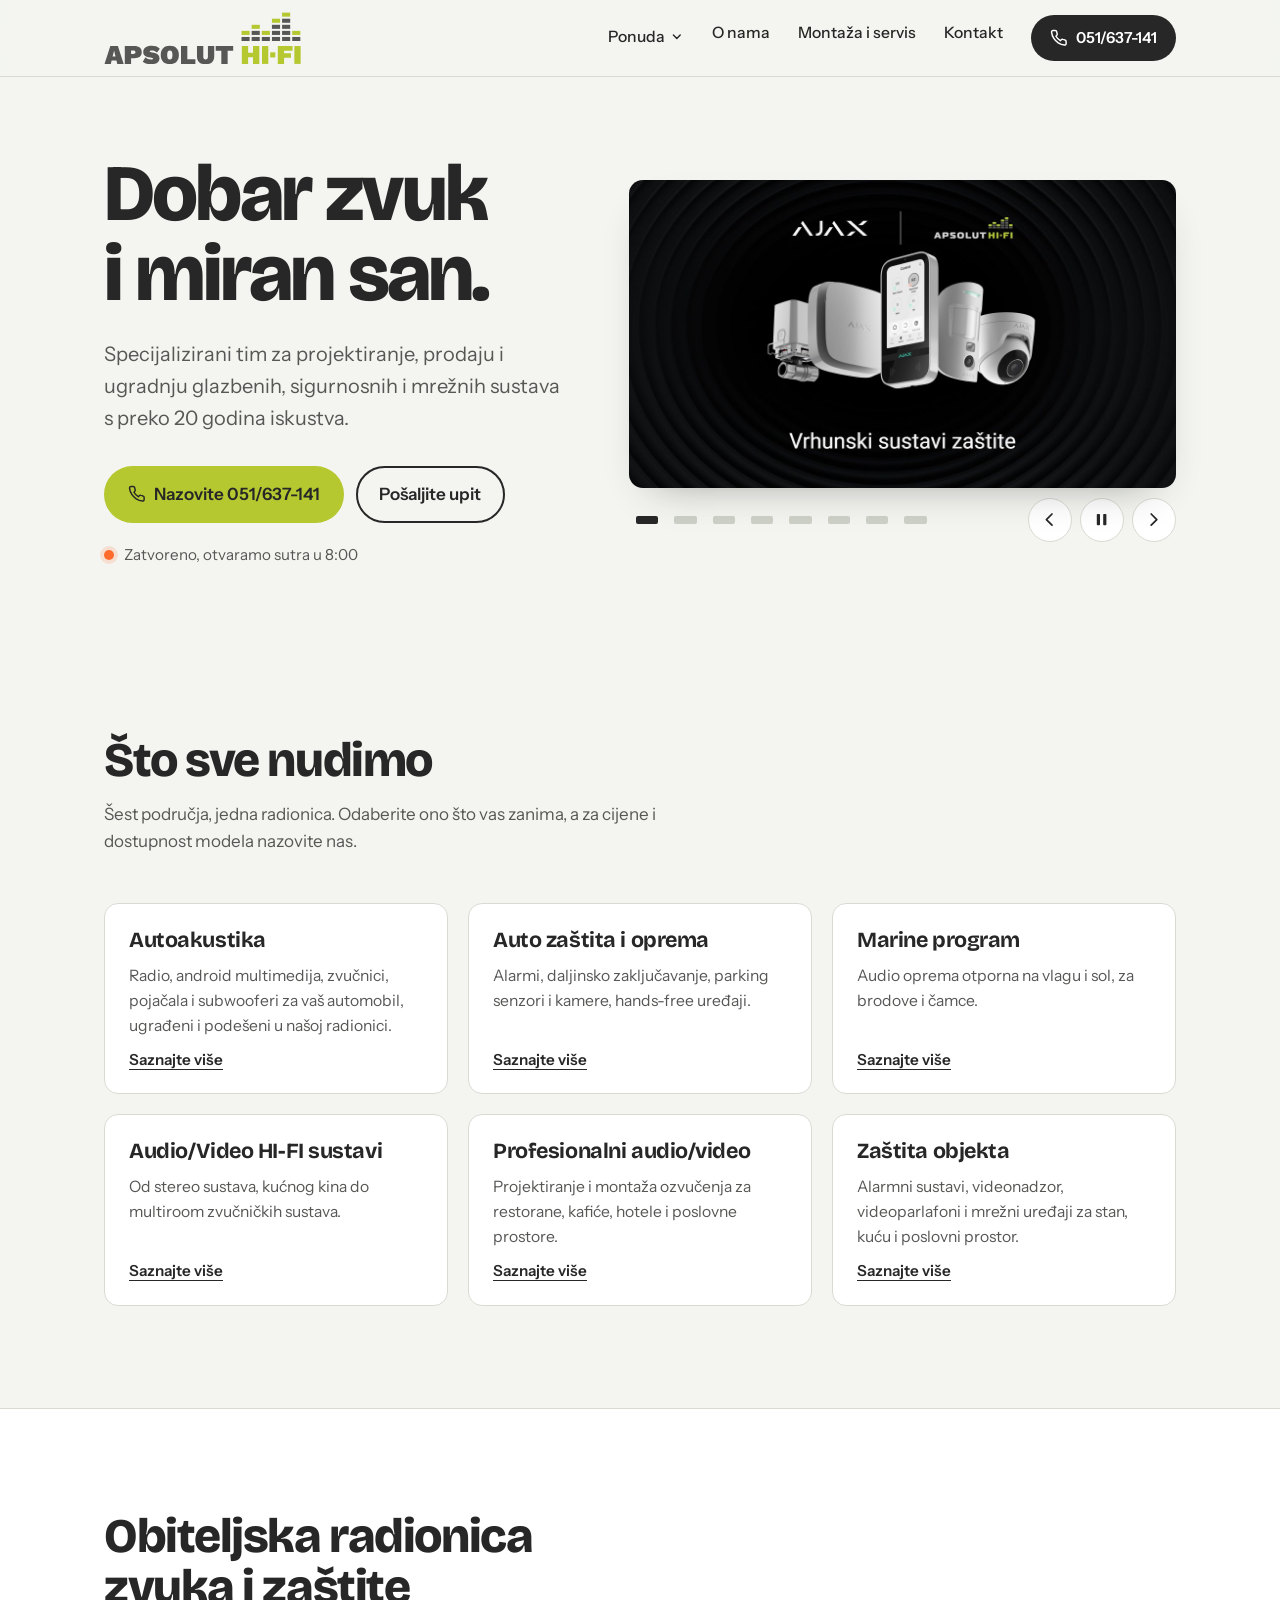
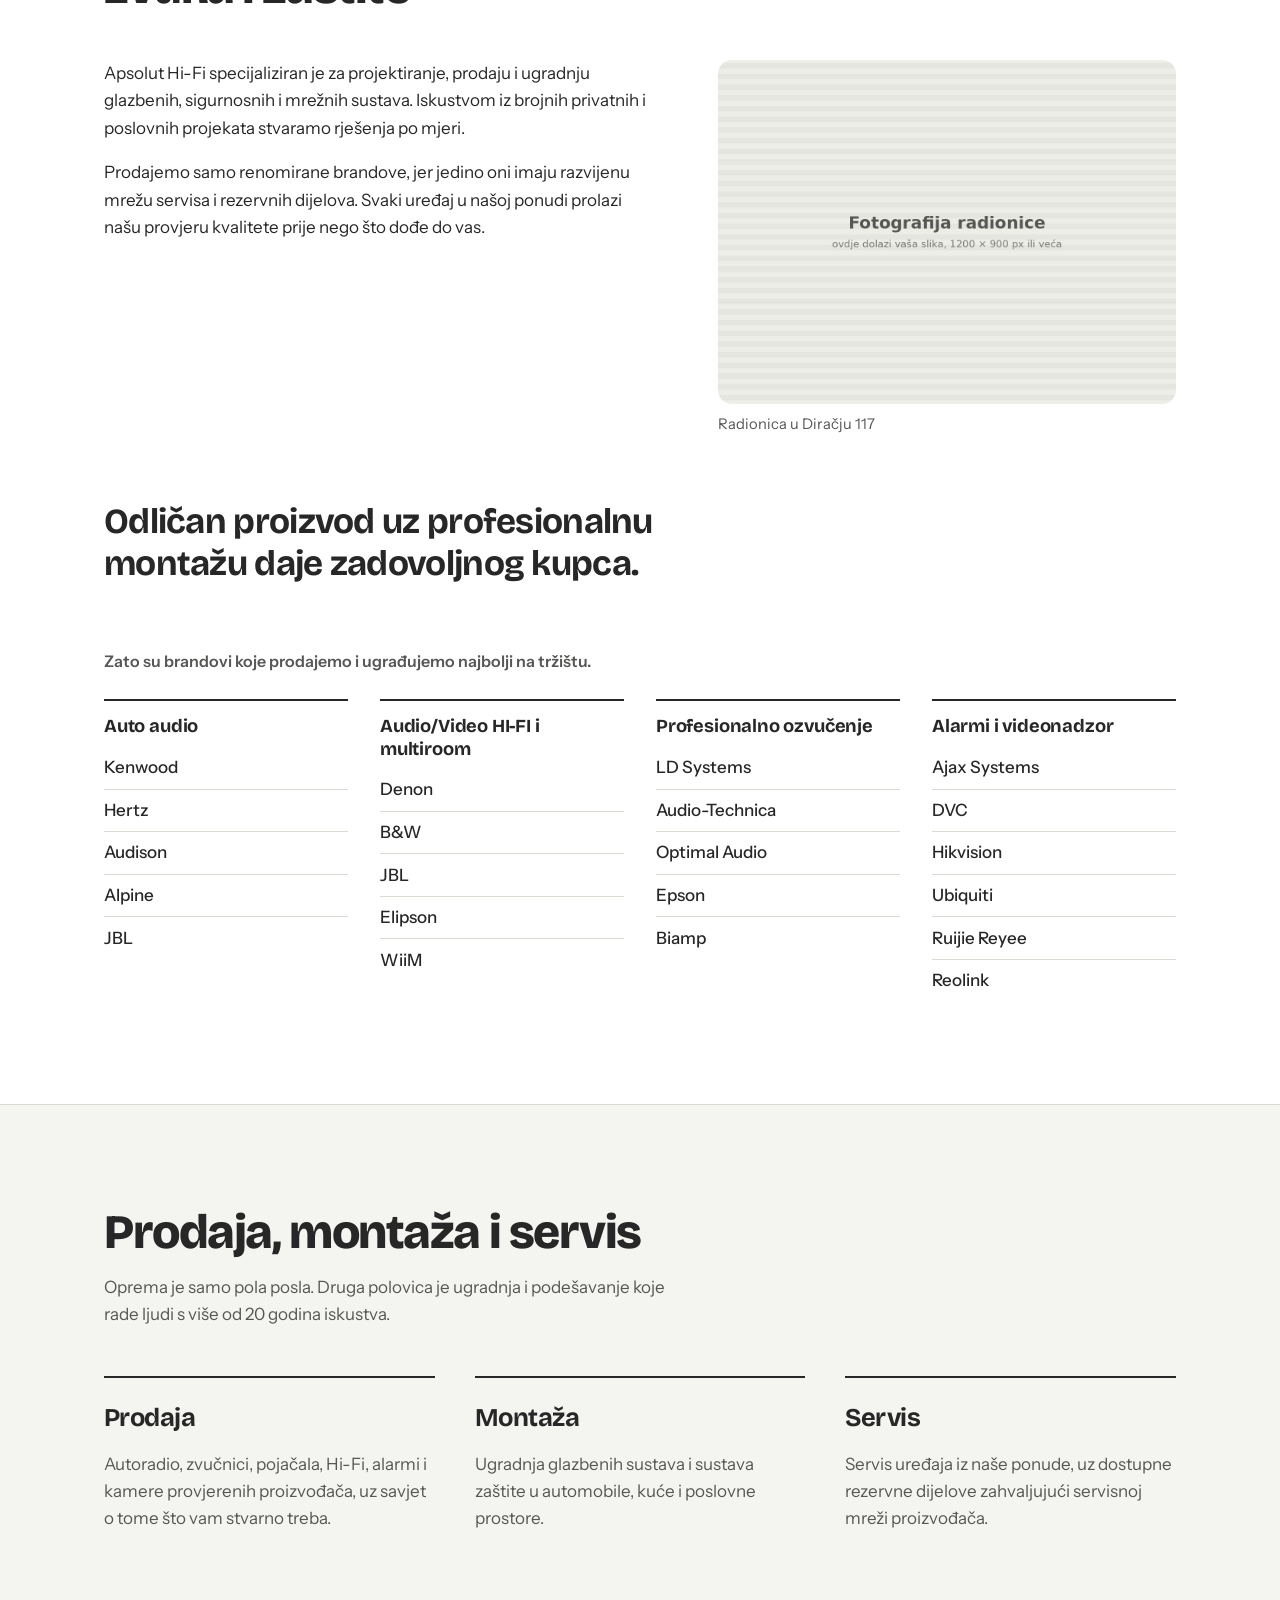
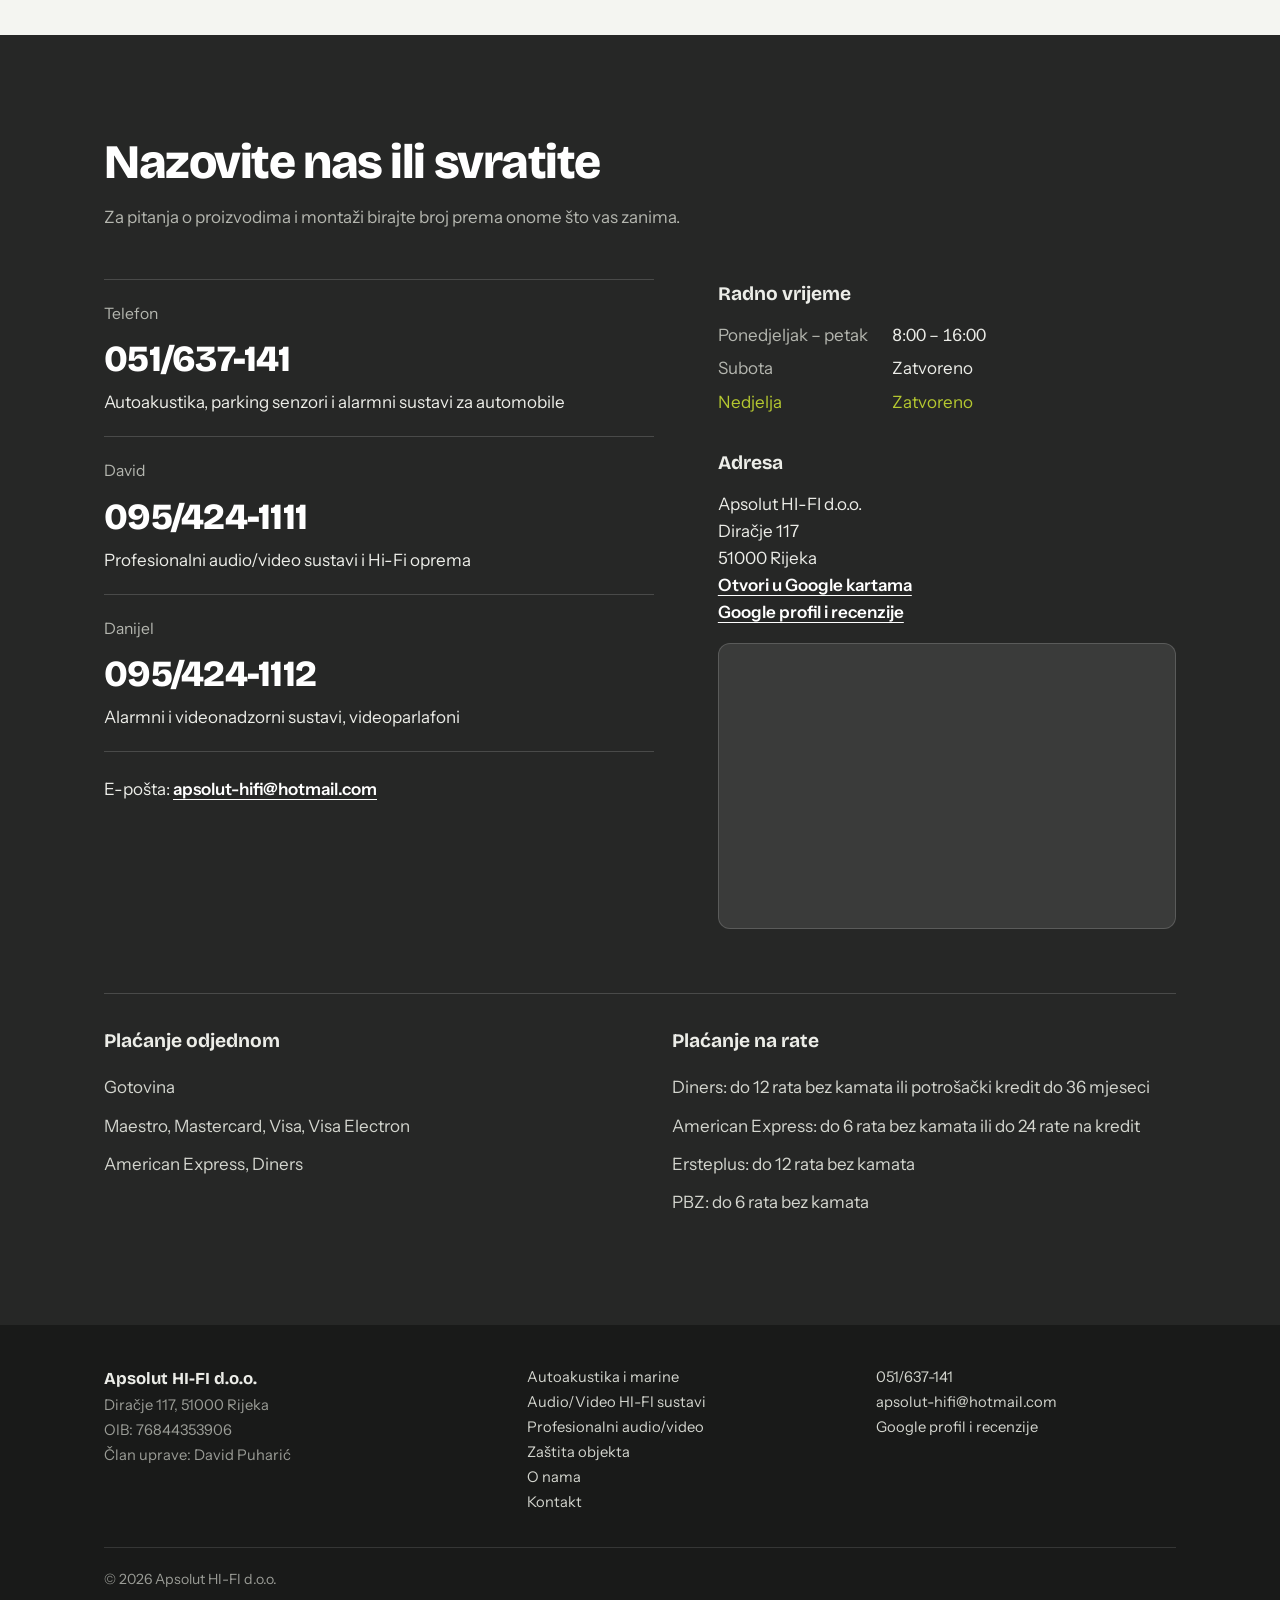
==== commit 83cc4611: "Redizajn: dvostupčani uvod, kartice ponude, novo podnožje - Galerija uz naslov na početnoj, slika uz" ====
--- a/index.html
+++ b/index.html
@@ -10,6 +10,10 @@
 <meta property="og:title" content="Apsolut HI-FI Rijeka">
 <meta property="og:description" content="Prodaja, montaža i servis auto audija, profesionalnog ozvučenja, Hi-Fi-ja, alarma i videonadzora. Od 1991.">
 <meta property="og:locale" content="hr_HR">
+<meta property="og:url" content="https://www.apsolut.hr/">
+<meta property="og:image" content="https://www.apsolut.hr/images/zastita.jpg">
+<meta property="og:image:alt" content="Apsolut HI-FI, Rijeka">
+<link rel="canonical" href="https://www.apsolut.hr/">
 <link rel="icon" href="data:image/svg+xml,%3Csvg xmlns='http://www.w3.org/2000/svg' viewBox='0 0 32 32'%3E%3Crect width='32' height='32' rx='6' fill='%23575756'/%3E%3Crect x='5' y='17' width='5' height='4' fill='%23b5c830'/%3E%3Crect x='5' y='23' width='5' height='4' fill='%23fff'/%3E%3Crect x='13.5' y='9' width='5' height='4' fill='%23b5c830'/%3E%3Crect x='13.5' y='15' width='5' height='4' fill='%23fff'/%3E%3Crect x='13.5' y='21' width='5' height='6' fill='%23fff'/%3E%3Crect x='22' y='13' width='5' height='4' fill='%23b5c830'/%3E%3Crect x='22' y='19' width='5' height='8' fill='%23fff'/%3E%3C/svg%3E">
 <link rel="preconnect" href="https://fonts.googleapis.com">
 <link rel="preconnect" href="https://fonts.gstatic.com" crossorigin>
@@ -78,8 +82,9 @@
 
   <!-- HERO -->
   <section class="hero">
-    <div class="wrap">
-      <h1>Dobar zvuk i miran san.</h1>
+    <div class="wrap hero-grid">
+      <div class="hero-copy">
+      <h1>Dobar zvuk i&nbsp;miran&nbsp;san.</h1>
       <p class="lead">Specijalizirani tim za projektiranje, prodaju i ugradnju glazbenih, sigurnosnih i mrežnih sustava s preko 20 godina iskustva.</p>
       <div class="actions">
         <a class="btn btn-amber" href="tel:+38551637141">
@@ -93,8 +98,7 @@
         <span class="led" aria-hidden="true"></span>
         <span id="status-text">Provjeravam radno vrijeme</span>
       </p>
-
-    </div>
+      </div>
 
     <div class="gallery">
         <div class="slider" id="slider" role="region" aria-roledescription="galerija" aria-label="Fotografije naših radova">
@@ -121,111 +125,46 @@
           </div>
         </div>
     </div>
+    </div>
   </section>
 
   <!-- PONUDA -->
   <section class="section" id="ponuda">
     <div class="wrap">
       <h2 class="section-title">Što sve nudimo</h2>
-      <p class="section-intro">Šest područja, jedna radionica. Za cijene i dostupnost modela nazovite nas ili nam pošaljite upit.</p>
-
-      <div class="rack">
-        <article class="rack-row" id="autoakustika">
-          <div>
-            <h3><a class="rack-link" href="autoakustika.html">Autoakustika</a></h3>
-            <p class="desc">Prodaja i instalacija vrhunskih sustava glazbe za Vaš automobil ili brod.</p>
-          </div>
-          <ul>
-            <li>Android multimedije</li>
-            <li>Autoradio CD-USB-SD</li>
-            <li>Auto multimedia i navigacija</li>
-            <li>Auto zvučnici</li>
-            <li>Auto subwoofer</li>
-            <li>Auto pojačala</li>
-            <li>Parking kamere i monitori</li>
-            <li>Kablovi</li>
-            <li>Zamjenske maske i moduli za komande na volanu</li>
-          </ul>
-          <p class="rack-more"><a href="autoakustika.html">Više o ovome</a></p>
-        </article>
-
-        <article class="rack-row" id="auto-oprema">
-          <div>
-            <h3><a class="rack-link" href="autoakustika.html">Auto zaštita i oprema</a></h3>
-            <p class="desc">Sigurnost i praktična oprema za vozilo.</p>
-          </div>
-          <ul>
-            <li>Kamera za snimanje u vožnji</li>
-            <li>Auto alarmi</li>
-            <li>Hands-free uređaji</li>
-            <li>Parking senzori</li>
-            <li>Daljinsko zaključavanje</li>
-          </ul>
-          <p class="rack-more"><a href="autoakustika.html">Više o ovome</a></p>
-        </article>
-
-        <article class="rack-row" id="marine">
-          <div>
-            <h3><a class="rack-link" href="autoakustika.html">Marine program</a></h3>
-            <p class="desc">Audio oprema za brodove i čamce.</p>
-          </div>
-          <ul>
-            <li>CD-USB playeri</li>
-            <li>Marine zvučnici</li>
-            <li>Marine radio dodaci</li>
-          </ul>
-          <p class="rack-more"><a href="autoakustika.html">Više o ovome</a></p>
-        </article>
-
-        <article class="rack-row" id="hifi">
-          <div>
-            <h3><a class="rack-link" href="hi-fi.html">Audio/Video HI-Fi sustavi</a></h3>
-            <p class="desc">Od stereo sustava, kućnog kina do multiroom zvučničkih sustava.</p>
-          </div>
-          <ul>
-            <li>Hi-Fi zvučnici</li>
-            <li>Slušalice</li>
-            <li>Stereo receiveri</li>
-            <li>AV receiveri</li>
-            <li>Kućna kina i sustavi</li>
-            <li>CD/DVD playeri</li>
-            <li>Multiroom zvučnici/sustavi</li>
-            <li>Projektori</li>
-          </ul>
-          <p class="rack-more"><a href="hi-fi.html">Više o ovome</a></p>
-        </article>
-
-        <article class="rack-row" id="profesionalni">
-          <div>
-            <h3><a class="rack-link" href="profesionalni.html">Profesionalni audio/video</a></h3>
-            <p class="desc">Projektiranje i montaža profesionalnih audio/video sustava za restorane, kafiće, hotele i poslovne prostore. Od analize prostora do finalnog ugađanja, biramo opremu koja pruža čist, snažan i uravnotežen zvuk.</p>
-          </div>
-          <ul>
-            <li>Pojačala i pretpojačala</li>
-            <li>Zvučnici, ugradbeni</li>
-            <li>Zvučnici, nadgradni</li>
-            <li>Zvučnici, aktivni</li>
-            <li>DJ slušalice</li>
-            <li>DJ CD playeri</li>
-            <li>Mixeri</li>
-          </ul>
-          <p class="rack-more"><a href="profesionalni.html">Više o ovome</a></p>
-        </article>
-
-        <article class="rack-row" id="zastita">
-          <div>
-            <h3><a class="rack-link" href="zastita.html">Zaštita objekta</a></h3>
-            <p class="desc">Projektiranje, prodaja i montaža videonadzora, alarmnih sustava, parlafona i mrežnih uređaja. Podižite razinu sigurnosti uz pouzdane žične ili bežične alarme, prilagođene potrebama stana, kuće ili poslovnog prostora.</p>
-          </div>
-          <ul>
-            <li>Bežični alarmni sustav Ajax</li>
-            <li>Videonadzorni sustavi</li>
-            <li>Videoparlafonski sustavi</li>
-            <li>Mrežni pasivni sustavi</li>
-            <li>Mrežni aktivni sustavi</li>
-          </ul>
-          <p class="rack-more"><a href="zastita.html">Više o ovome</a></p>
-        </article>
+      <p class="section-intro">Šest područja, jedna radionica. Odaberite ono što vas zanima, a za cijene i dostupnost modela nazovite nas.</p>
+
+      <div class="cards">
+        <a class="card" href="autoakustika.html">
+          <h3>Autoakustika</h3>
+          <p>Radio, android multimedija, zvučnici, pojačala i subwooferi za vaš automobil, ugrađeni i podešeni u našoj radionici.</p>
+          <span class="card-more">Saznajte više</span>
+        </a>
+        <a class="card" href="autoakustika.html">
+          <h3>Auto zaštita i oprema</h3>
+          <p>Alarmi, daljinsko zaključavanje, parking senzori i kamere, hands-free uređaji.</p>
+          <span class="card-more">Saznajte više</span>
+        </a>
+        <a class="card" href="autoakustika.html">
+          <h3>Marine program</h3>
+          <p>Audio oprema otporna na vlagu i sol, za brodove i čamce.</p>
+          <span class="card-more">Saznajte više</span>
+        </a>
+        <a class="card" href="hi-fi.html">
+          <h3>Audio/Video HI-FI sustavi</h3>
+          <p>Od stereo sustava, kućnog kina do multiroom zvučničkih sustava.</p>
+          <span class="card-more">Saznajte više</span>
+        </a>
+        <a class="card" href="profesionalni.html">
+          <h3>Profesionalni audio/video</h3>
+          <p>Projektiranje i montaža ozvučenja za restorane, kafiće, hotele i poslovne prostore.</p>
+          <span class="card-more">Saznajte više</span>
+        </a>
+        <a class="card" href="zastita.html">
+          <h3>Zaštita objekta</h3>
+          <p>Alarmni sustavi, videonadzor, videoparlafoni i mrežni uređaji za stan, kuću i poslovni prostor.</p>
+          <span class="card-more">Saznajte više</span>
+        </a>
       </div>
     </div>
   </section>
@@ -240,6 +179,10 @@
           <p>Apsolut Hi-Fi specijaliziran je za projektiranje, prodaju i ugradnju glazbenih, sigurnosnih i mrežnih sustava. Iskustvom iz brojnih privatnih i poslovnih projekata stvaramo rješenja po mjeri.</p>
           <p>Prodajemo samo renomirane brandove, jer jedino oni imaju razvijenu mrežu servisa i rezervnih dijelova. Svaki uređaj u našoj ponudi prolazi našu provjeru kvalitete prije nego što dođe do vas.</p>
         </div>
+        <figure class="about-photo">
+          <img src="images/radionica.jpg" alt="Radionica Apsolut HI-FI u Diračju" loading="lazy">
+          <figcaption>Radionica u Diračju 117</figcaption>
+        </figure>
       </div>
 
       <p class="promise">Odličan proizvod uz profesionalnu montažu daje zadovoljnog kupca.</p>
@@ -297,7 +240,7 @@
   <section class="section" id="usluge">
     <div class="wrap">
       <h2 class="section-title">Prodaja, montaža i servis</h2>
-      <p class="section-intro">Oprema je samo pola posla. Druga polovica je ugradnja i podešavanje koje rade ljudi koji to rade od 1991.</p>
+      <p class="section-intro">Oprema je samo pola posla. Druga polovica je ugradnja i podešavanje koje rade ljudi s više od 20 godina iskustva.</p>
 
       <div class="services">
         <div class="service">
@@ -327,7 +270,7 @@
         <div>
           <ul class="lines">
             <li>
-              <span class="who">Tel/faks</span><br>
+              <span class="who">Telefon</span><br>
               <a class="num" href="tel:+38551637141">051/637-141</a>
               <span class="for">Autoakustika, parking senzori i alarmni sustavi za automobile</span>
             </li>
@@ -358,7 +301,8 @@
             Apsolut HI-FI d.o.o.<br>
             Diračje 117<br>
             51000 Rijeka<br>
-            <a class="maplink" href="https://www.google.com/maps/search/?api=1&query=Dira%C4%8Dje+117+51000+Rijeka" target="_blank" rel="noopener">Otvori u Google kartama</a>
+            <a class="maplink" href="https://www.google.com/maps/search/?api=1&query=Dira%C4%8Dje+117+51000+Rijeka" target="_blank" rel="noopener">Otvori u Google kartama</a><br>
+            <a class="maplink" href="https://share.google/ZKHyD7UmfXmHvBYUr" target="_blank" rel="noopener">Google profil i recenzije</a>
           </address>
 
           <div class="map">
@@ -393,8 +337,28 @@
 
 <footer class="site-footer">
   <div class="wrap">
-    <span>&copy; 2026 Apsolut HI-FI d.o.o.</span>
-    <span>Diračje 117, 51000 Rijeka</span>
+    <div class="foot-grid">
+      <div class="foot-legal">
+        <strong>Apsolut HI-FI d.o.o.</strong><br>
+        Diračje 117, 51000 Rijeka<br>
+        OIB: 76844353906<br>
+        Član uprave: David Puharić
+      </div>
+      <nav class="foot-nav" aria-label="Podnožje">
+        <a href="autoakustika.html">Autoakustika i marine</a>
+        <a href="hi-fi.html">Audio/Video HI-FI sustavi</a>
+        <a href="profesionalni.html">Profesionalni audio/video</a>
+        <a href="zastita.html">Zaštita objekta</a>
+        <a href="index.html#o-nama">O nama</a>
+        <a href="index.html#kontakt">Kontakt</a>
+      </nav>
+      <div class="foot-side">
+        <a href="tel:+38551637141">051/637-141</a><br>
+        <a href="mailto:apsolut-hifi@hotmail.com">apsolut-hifi@hotmail.com</a><br>
+        <a href="https://share.google/ZKHyD7UmfXmHvBYUr" target="_blank" rel="noopener">Google profil i recenzije</a>
+      </div>
+    </div>
+    <p class="foot-copy">&copy; 2026 Apsolut HI-FI d.o.o.</p>
   </div>
 </footer>
 
--- a/style.css
+++ b/style.css
@@ -429,3 +429,48 @@
   border-right: 1px solid var(--line); border-bottom: 1px solid var(--line);
   font-family: var(--font-display); font-weight: 700; font-size: 1.2rem; letter-spacing: -.01em;
 }
+
+/* ---------- Two-column hero (home + subpages) ---------- */
+.hero-grid { display: grid; grid-template-columns: minmax(0, 6fr) minmax(0, 7fr); gap: 2rem 3.5rem; align-items: center; }
+.hero-grid .hero-copy { min-width: 0; }
+.hero-grid .gallery { margin: 0; width: 100%; }
+.hero-photo { margin: 0; border-radius: 14px; overflow: hidden; aspect-ratio: 4 / 3; background: #e4e6df; box-shadow: 0 18px 40px -24px rgba(38,39,38,.45); }
+.hero-photo img { width: 100%; height: 100%; object-fit: cover; }
+.hero h1, .page-hero h1 { max-width: 12ch; }
+@media (max-width: 62rem) {
+  .hero-grid { grid-template-columns: 1fr; gap: 2rem; }
+  .hero-photo { aspect-ratio: 16 / 9; }
+}
+
+/* ---------- Offer cards on the home page ---------- */
+.cards { margin-top: clamp(2rem, 4vw, 3rem); display: grid; grid-template-columns: repeat(3, minmax(0, 1fr)); gap: 1.25rem; }
+.card {
+  display: flex; flex-direction: column; gap: .6rem; min-height: 100%;
+  padding: 1.5rem 1.5rem 1.35rem; text-decoration: none;
+  background: var(--white); border: 1px solid var(--line); border-radius: 14px;
+  transition: border-color .15s, transform .15s, box-shadow .15s;
+}
+.card:hover { border-color: var(--ink); box-shadow: 0 16px 32px -24px rgba(38,39,38,.5); }
+.card h3 { font-family: var(--font-display); font-weight: 700; font-size: 1.35rem; line-height: 1.15; letter-spacing: -.02em; }
+.card p { color: var(--muted); font-size: .98rem; flex: 1; }
+.card-more { font-weight: 600; font-size: .95rem; text-decoration: underline; text-underline-offset: 4px; }
+@media (max-width: 62rem) { .cards { grid-template-columns: repeat(2, minmax(0, 1fr)); } }
+@media (max-width: 36rem) { .cards { grid-template-columns: 1fr; } }
+
+/* ---------- About: text + workshop photo ---------- */
+.about-grid { display: grid; grid-template-columns: minmax(0, 6fr) minmax(0, 5fr); gap: 2rem 4rem; align-items: start; }
+.about-photo { margin: 0; }
+.about-photo img { width: 100%; aspect-ratio: 4 / 3; object-fit: cover; border-radius: 14px; }
+.about-photo figcaption { margin-top: .6rem; font-size: .92rem; color: var(--muted); }
+@media (max-width: 52rem) { .about-grid { grid-template-columns: 1fr; } }
+
+/* ---------- Footer ---------- */
+.site-footer { padding-block: 2.5rem 1.75rem; }
+.site-footer .wrap { display: block; }
+.foot-grid { display: grid; grid-template-columns: minmax(0, 5fr) minmax(0, 4fr) minmax(0, 4fr); gap: 2rem 3rem; line-height: 1.7; }
+.foot-legal strong { color: #ecede8; font-family: var(--font-display); font-weight: 700; font-size: 1.05rem; }
+.foot-nav { display: flex; flex-direction: column; }
+.foot-nav a, .foot-side a { color: #d3d5ce; text-decoration: none; }
+.foot-nav a:hover, .foot-side a:hover { color: #fff; text-decoration: underline; text-underline-offset: 4px; }
+.foot-copy { margin-top: 2rem; padding-top: 1.25rem; border-top: 1px solid rgba(255,255,255,.12); font-size: .88rem; }
+@media (max-width: 52rem) { .foot-grid { grid-template-columns: 1fr; gap: 1.5rem; } }
